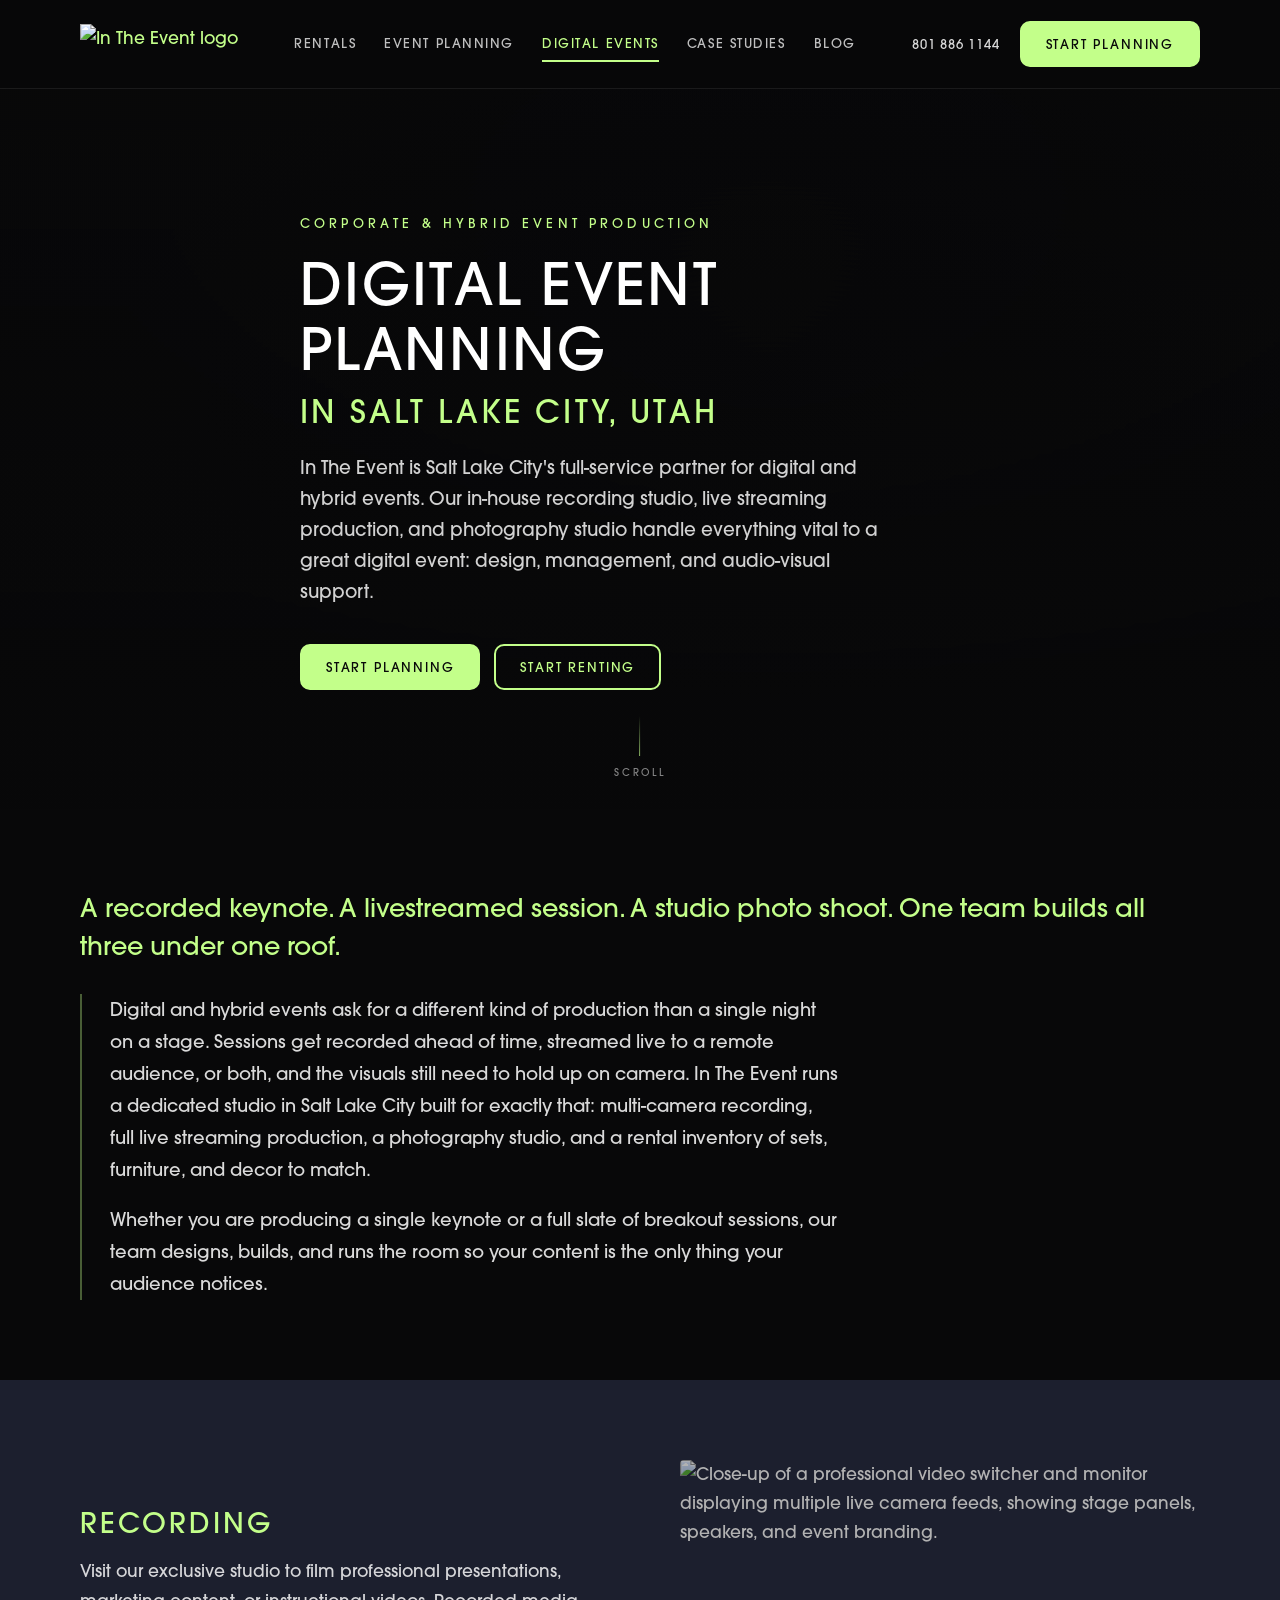
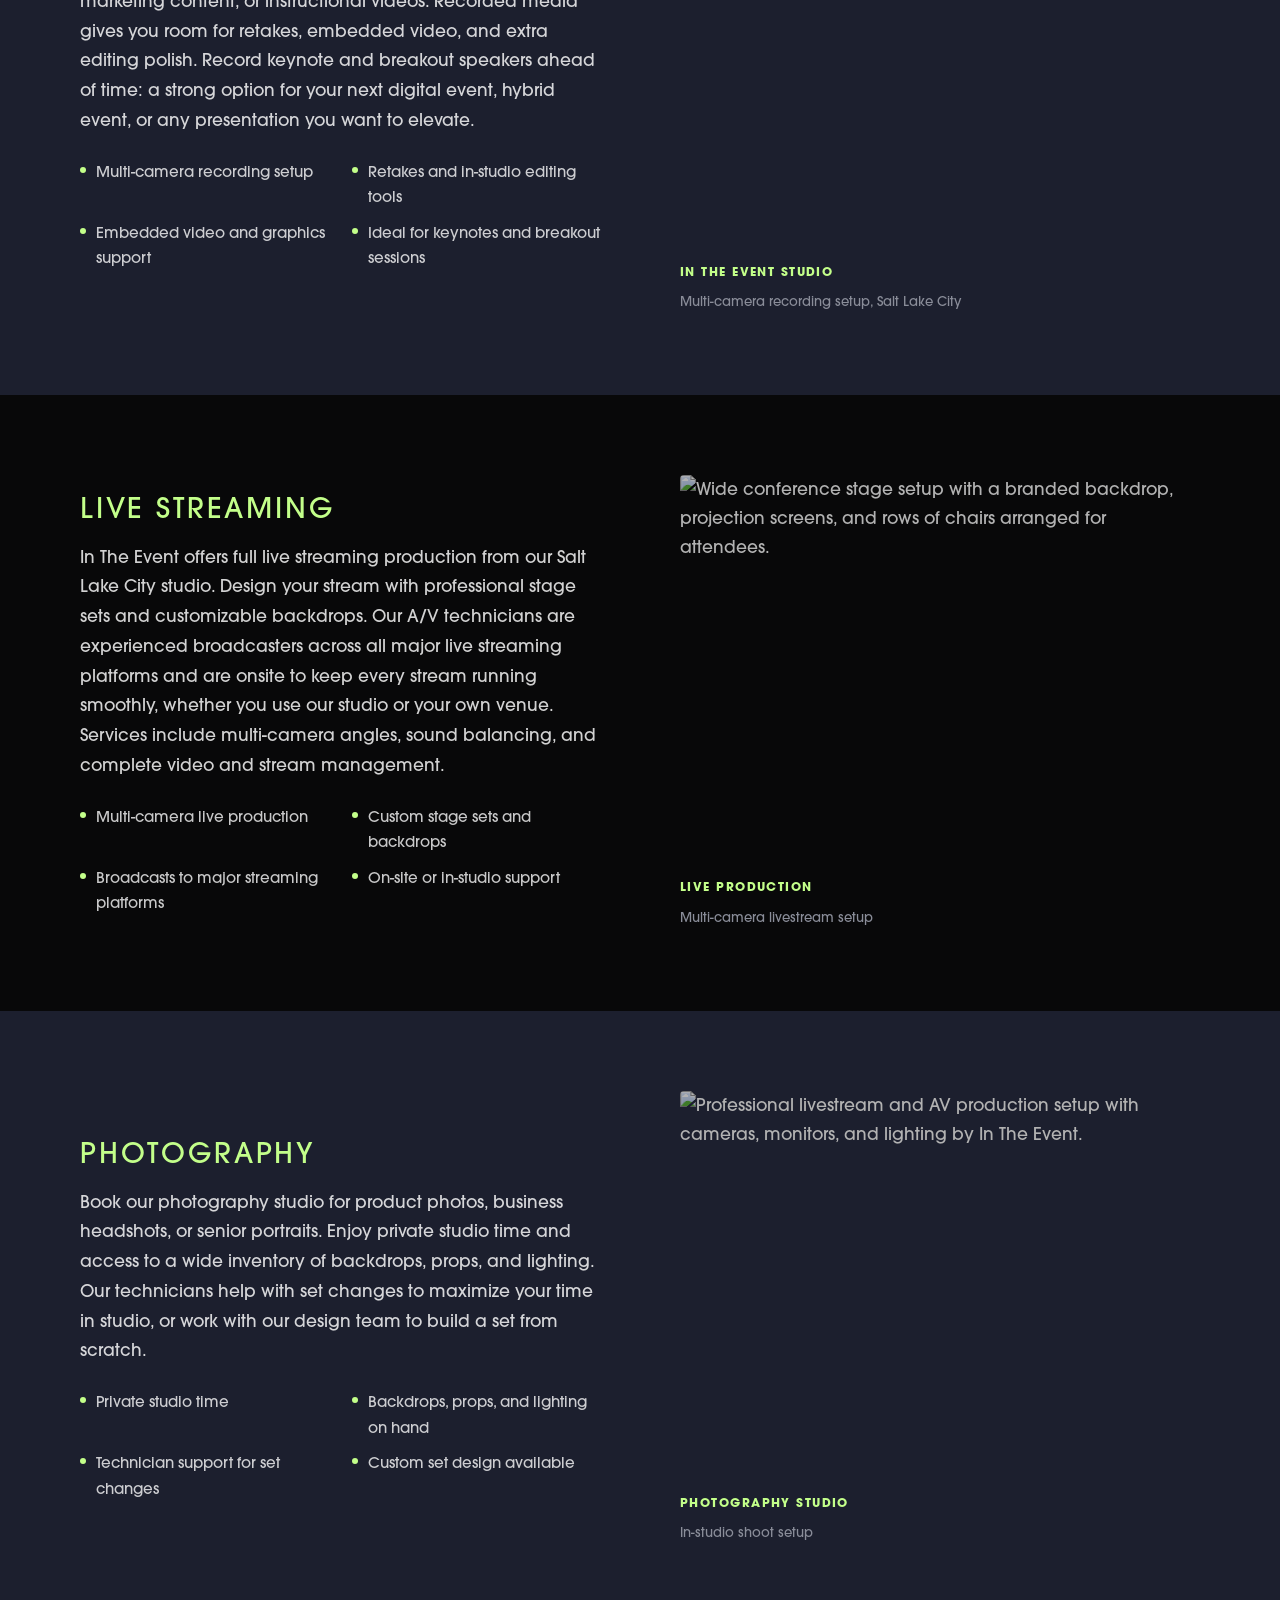
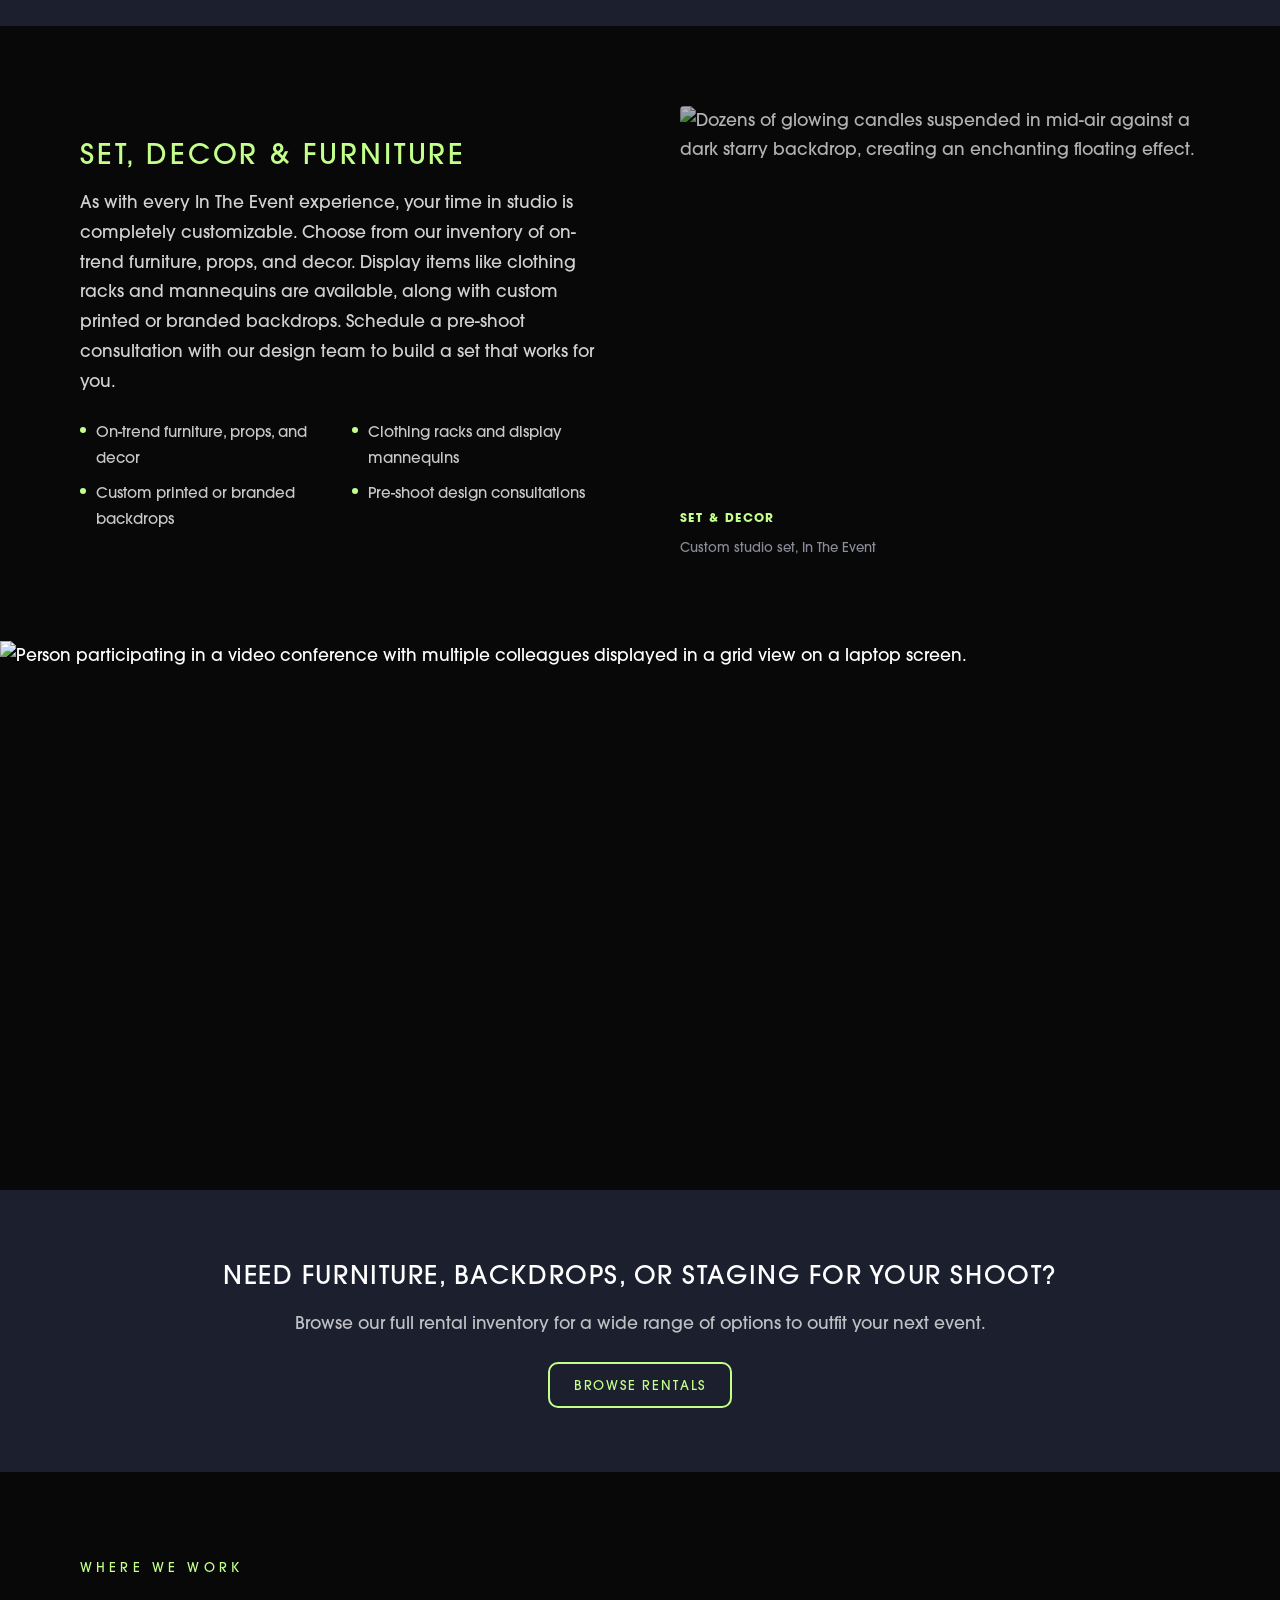
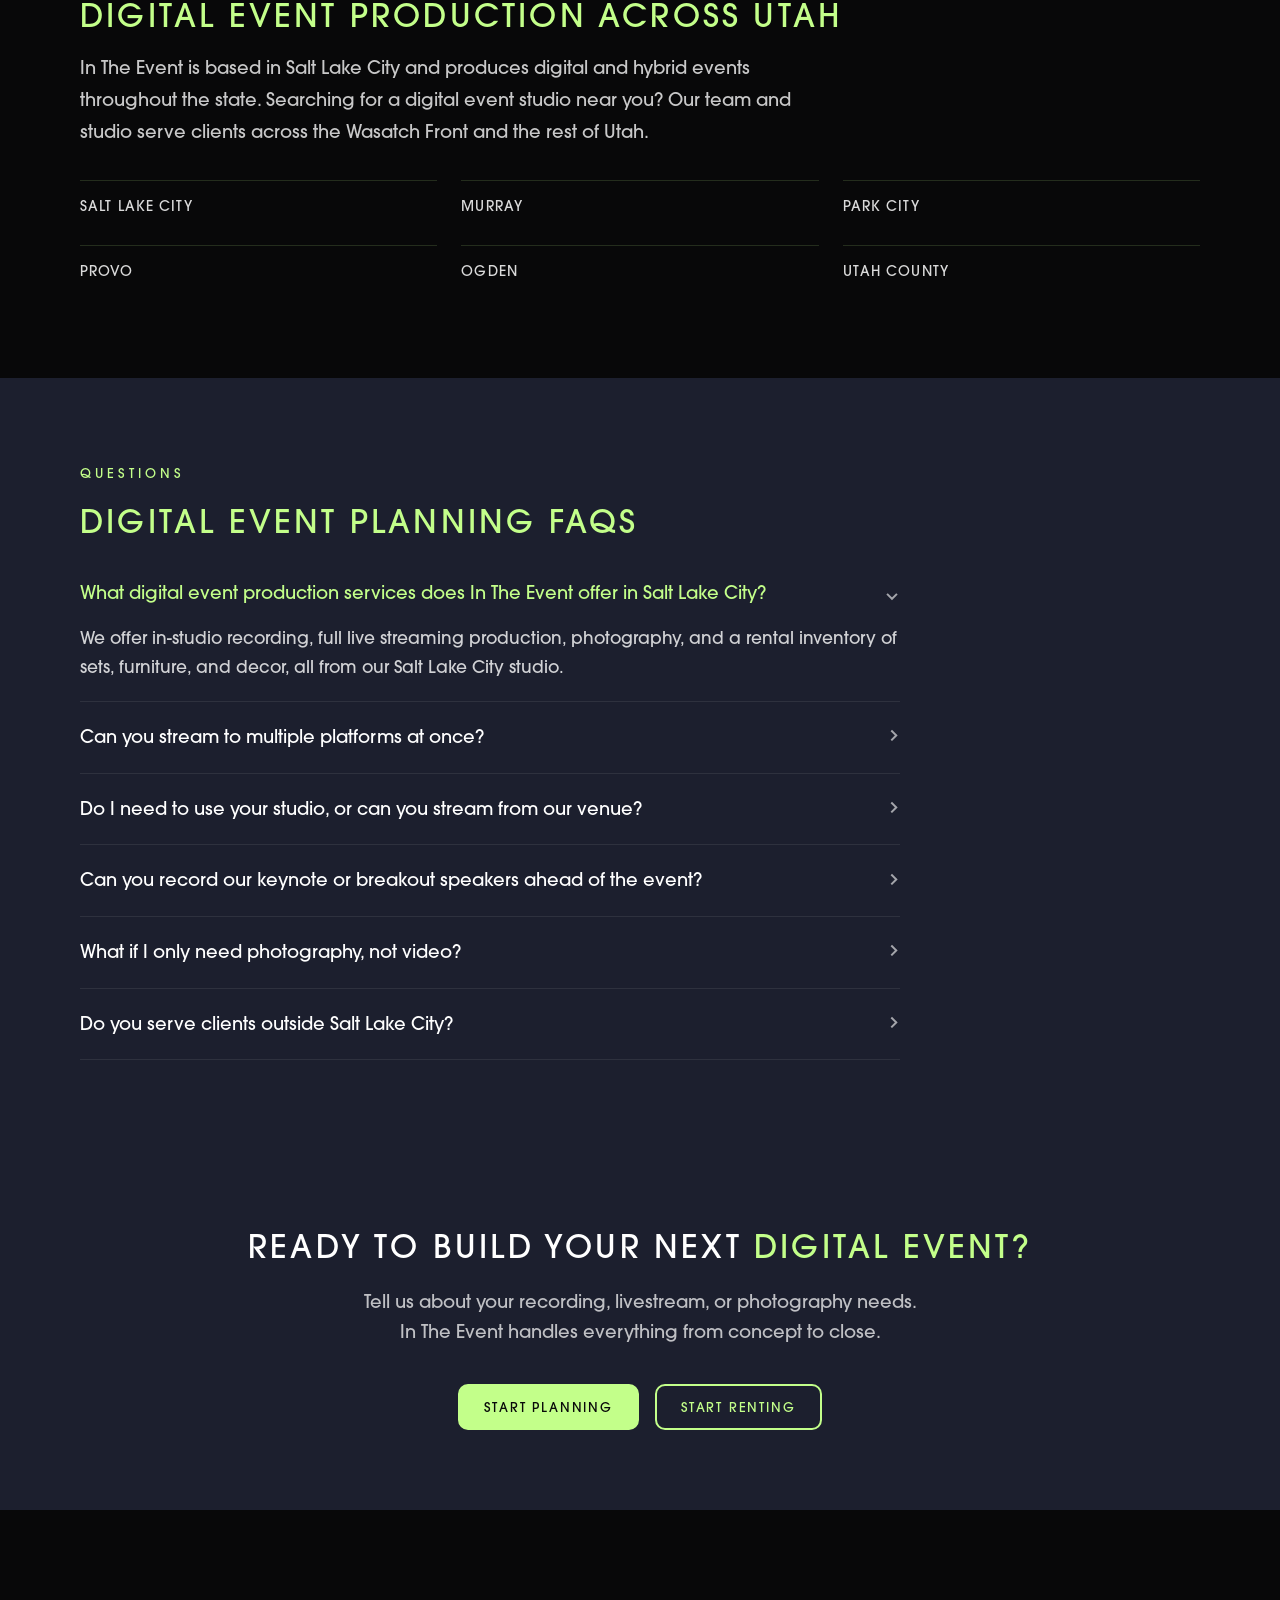
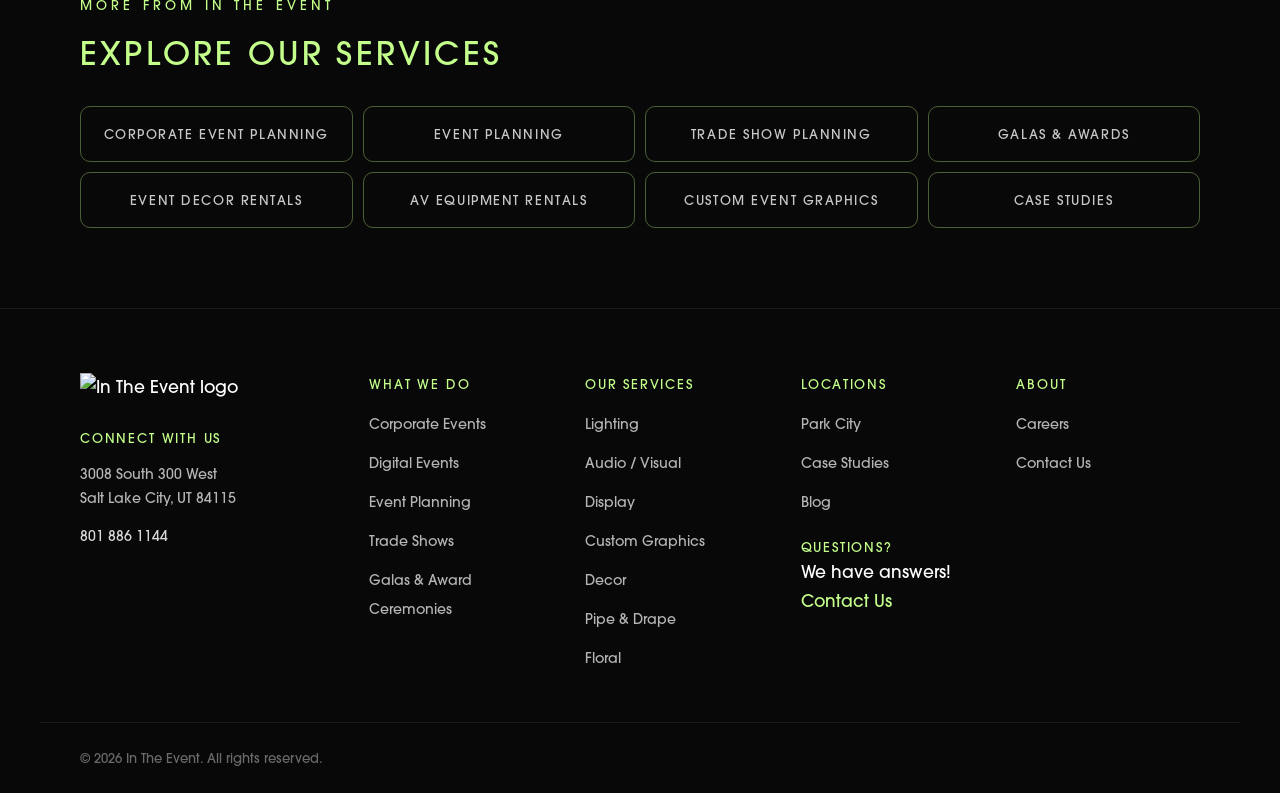
==== index.html @ 29feae59 "Add refreshed Digital Event Planning landing page Rebuilds the intheevent.com/event-planning/digital" ====
<!DOCTYPE html>
<html lang="en">
<head>
  <meta charset="UTF-8" />
  <meta name="viewport" content="width=device-width, initial-scale=1.0" />
  <title>Digital Event Planning Salt Lake City, Utah | Recording, Live Streaming &amp; Photography | In The Event</title>
  <meta name="description" content="Digital and hybrid event production in Salt Lake City, Utah. In-studio recording, live streaming, photography, and set rentals, all from one team. Get a quote today." />
  <link rel="canonical" href="https://intheevent.com/event-planning/digital-events/" />
  <meta property="og:title" content="Digital Event Planning Salt Lake City, Utah | In The Event" />
  <meta property="og:description" content="In-studio recording, live streaming, photography, and set rentals for digital and hybrid events in Salt Lake City, Utah." />
  <meta property="og:type" content="website" />
  <meta property="og:url" content="https://intheevent.com/event-planning/digital-events/" />
  <meta property="og:image" content="https://intheevent.com/wp-content/uploads/2022/10/digital-meeting-recordings.webp" />

  <script type="application/ld+json">
  {
    "@context": "https://schema.org",
    "@type": "Service",
    "name": "Digital Event Planning",
    "serviceType": "Digital and Hybrid Event Production",
    "url": "https://intheevent.com/event-planning/digital-events/",
    "description": "In-studio recording, live streaming, photography, and set rentals for digital and hybrid events.",
    "provider": {
      "@type": "LocalBusiness",
      "name": "In The Event",
      "telephone": "+1-801-886-1144",
      "address": {
        "@type": "PostalAddress",
        "streetAddress": "3008 South 300 West",
        "addressLocality": "Salt Lake City",
        "addressRegion": "UT",
        "postalCode": "84115",
        "addressCountry": "US"
      }
    },
    "areaServed": ["Salt Lake City, UT", "Murray, UT", "Park City, UT", "Provo, UT", "Ogden, UT", "Utah County, UT"]
  }
  </script>

  <script type="application/ld+json">
  {
    "@context": "https://schema.org",
    "@type": "FAQPage",
    "mainEntity": [
      {
        "@type": "Question",
        "name": "What digital event production services does In The Event offer in Salt Lake City?",
        "acceptedAnswer": { "@type": "Answer", "text": "We offer in-studio recording, full live streaming production, photography, and a rental inventory of sets, furniture, and decor, all from our Salt Lake City studio." }
      },
      {
        "@type": "Question",
        "name": "Can you stream to multiple platforms at once?",
        "acceptedAnswer": { "@type": "Answer", "text": "Yes. Our A/V technicians are experienced broadcasting across all major live streaming platforms and can manage multi-camera streams to more than one destination at a time." }
      },
      {
        "@type": "Question",
        "name": "Do I need to use your studio, or can you stream from our venue?",
        "acceptedAnswer": { "@type": "Answer", "text": "Either works. We can produce your livestream in our studio or bring our production team and equipment to your venue." }
      },
      {
        "@type": "Question",
        "name": "Can you record our keynote or breakout speakers ahead of the event?",
        "acceptedAnswer": { "@type": "Answer", "text": "Yes. Recording sessions in advance is a popular option for digital and hybrid events, and it gives you room for retakes and extra editing polish before the event airs." }
      },
      {
        "@type": "Question",
        "name": "What if I only need photography, not video?",
        "acceptedAnswer": { "@type": "Answer", "text": "Our photography studio is available on its own for product photos, headshots, or portraits, with the same access to backdrops, props, and lighting." }
      },
      {
        "@type": "Question",
        "name": "Do you serve clients outside Salt Lake City?",
        "acceptedAnswer": { "@type": "Answer", "text": "Yes. We produce digital and hybrid events throughout Utah, including Murray, Park City, Provo, Ogden, and the greater Wasatch Front." }
      }
    ]
  }
  </script>

  <link rel="stylesheet" href="css/styles.css" />
</head>
<body>

<div id="scroll-progress"></div>

<header class="site-header" id="site-header">
  <div class="container header-inner">
    <a href="https://intheevent.com/" class="logo">
      <img src="https://intheevent.com/wp-content/uploads/2024/05/ite_logo_white.png" alt="In The Event logo" />
    </a>

    <nav class="main-nav" id="main-nav">
      <a href="https://intheevent.com/rentals/">Rentals</a>
      <a href="https://intheevent.com/event-planning/event-planning/">Event Planning</a>
      <a href="https://intheevent.com/event-planning/digital-events/" class="active">Digital Events</a>
      <a href="https://intheevent.com/case-studies/">Case Studies</a>
      <a href="https://intheevent.com/blogs/">Blog</a>
    </nav>

    <div class="header-actions">
      <a class="header-phone" href="tel:8018861144">801&nbsp;886&nbsp;1144</a>
      <a class="btn" href="https://intheevent.com/contact-us/">Start Planning</a>
      <button class="nav-toggle" id="nav-toggle" aria-label="Toggle menu" aria-expanded="false">
        <span></span><span></span><span></span>
      </button>
    </div>
  </div>
</header>

<main>

<!-- ════════════════════════════════════════
     HERO
════════════════════════════════════════ -->
<section class="hero">
  <div class="hero-bg"></div>
  <div class="hero-overlay"></div>
  <div class="container hero-content reveal">
    <span class="eyebrow">Corporate &amp; Hybrid Event Production</span>
    <h1>
      Digital Event Planning
      <span class="accent">in Salt Lake City, Utah</span>
    </h1>
    <p class="hero-sub">
      In The Event is Salt Lake City's full-service partner for digital and hybrid events.
      Our in-house recording studio, live streaming production, and photography studio
      handle everything vital to a great digital event: design, management, and
      audio-visual support.
    </p>
    <div class="hero-cta">
      <a class="btn" href="https://intheevent.com/contact-us/">Start Planning</a>
      <a class="btn btn-outline" href="https://intheevent.com/rentals/">Start Renting</a>
    </div>
  </div>
  <div class="scroll-cue" aria-hidden="true">Scroll</div>
</section>

<!-- ════════════════════════════════════════
     INTRO
════════════════════════════════════════ -->
<section class="section">
  <div class="container">
    <p class="intro-lede reveal">A recorded keynote. A livestreamed session. A studio photo shoot. One team builds all three under one roof.</p>
    <div class="intro-body reveal">
      <p>Digital and hybrid events ask for a different kind of production than a single night on a stage. Sessions get recorded ahead of time, streamed live to a remote audience, or both, and the visuals still need to hold up on camera. In The Event runs a dedicated studio in Salt Lake City built for exactly that: multi-camera recording, full live streaming production, a photography studio, and a rental inventory of sets, furniture, and decor to match.</p>
      <p>Whether you are producing a single keynote or a full slate of breakout sessions, our team designs, builds, and runs the room so your content is the only thing your audience notices.</p>
    </div>
  </div>
</section>

<!-- ════════════════════════════════════════
     RECORDING
════════════════════════════════════════ -->
<section class="section section-navy">
  <div class="container">
    <div class="split-grid">
      <div class="split-text reveal">
        <h2>Recording</h2>
        <p>Visit our exclusive studio to film professional presentations, marketing content, or instructional videos. Recorded media gives you room for retakes, embedded video, and extra editing polish. Record keynote and breakout speakers ahead of time: a strong option for your next digital event, hybrid event, or any presentation you want to elevate.</p>
        <ul class="feature-list">
          <li>Multi-camera recording setup</li>
          <li>Retakes and in-studio editing tools</li>
          <li>Embedded video and graphics support</li>
          <li>Ideal for keynotes and breakout sessions</li>
        </ul>
      </div>
      <figure class="split-fig reveal">
        <div class="split-fig-inner">
          <img src="https://intheevent.com/wp-content/uploads/2022/11/Optimized-IMG_4672-1024x683.jpg"
               alt="Close-up of a professional video switcher and monitor displaying multiple live camera feeds, showing stage panels, speakers, and event branding." />
        </div>
        <figcaption>
          <strong>In The Event Studio</strong>
          <span>Multi-camera recording setup, Salt Lake City</span>
        </figcaption>
      </figure>
    </div>
  </div>
</section>

<!-- ════════════════════════════════════════
     LIVE STREAMING
════════════════════════════════════════ -->
<section class="section">
  <div class="container">
    <div class="split-grid flip">
      <figure class="split-fig reveal">
        <div class="split-fig-inner">
          <img src="https://intheevent.com/wp-content/uploads/2022/11/Optimized-9U6A0819-1024x576.jpg"
               alt="Wide conference stage setup with a branded backdrop, projection screens, and rows of chairs arranged for attendees." />
        </div>
        <figcaption>
          <strong>Live Production</strong>
          <span>Multi-camera livestream setup</span>
        </figcaption>
      </figure>
      <div class="split-text reveal">
        <h2>Live Streaming</h2>
        <p>In The Event offers full live streaming production from our Salt Lake City studio. Design your stream with professional stage sets and customizable backdrops. Our A/V technicians are experienced broadcasters across all major live streaming platforms and are onsite to keep every stream running smoothly, whether you use our studio or your own venue. Services include multi-camera angles, sound balancing, and complete video and stream management.</p>
        <ul class="feature-list">
          <li>Multi-camera live production</li>
          <li>Custom stage sets and backdrops</li>
          <li>Broadcasts to major streaming platforms</li>
          <li>On-site or in-studio support</li>
        </ul>
      </div>
    </div>
  </div>
</section>

<!-- ════════════════════════════════════════
     PHOTOGRAPHY
════════════════════════════════════════ -->
<section class="section section-navy">
  <div class="container">
    <div class="split-grid">
      <div class="split-text reveal">
        <h2>Photography</h2>
        <p>Book our photography studio for product photos, business headshots, or senior portraits. Enjoy private studio time and access to a wide inventory of backdrops, props, and lighting. Our technicians help with set changes to maximize your time in studio, or work with our design team to build a set from scratch.</p>
        <ul class="feature-list">
          <li>Private studio time</li>
          <li>Backdrops, props, and lighting on hand</li>
          <li>Technician support for set changes</li>
          <li>Custom set design available</li>
        </ul>
      </div>
      <figure class="split-fig reveal">
        <div class="split-fig-inner">
          <img src="https://intheevent.com/wp-content/uploads/2023/03/IMG_1979-1024x576.jpg"
               alt="Professional livestream and AV production setup with cameras, monitors, and lighting by In The Event." />
        </div>
        <figcaption>
          <strong>Photography Studio</strong>
          <span>In-studio shoot setup</span>
        </figcaption>
      </figure>
    </div>
  </div>
</section>

<!-- ════════════════════════════════════════
     SET, DECOR & FURNITURE
════════════════════════════════════════ -->
<section class="section">
  <div class="container">
    <div class="split-grid flip">
      <figure class="split-fig reveal">
        <div class="split-fig-inner">
          <img src="https://intheevent.com/wp-content/uploads/2022/09/Halloweenv2-1083x1536.jpg"
               alt="Dozens of glowing candles suspended in mid-air against a dark starry backdrop, creating an enchanting floating effect." />
        </div>
        <figcaption>
          <strong>Set &amp; Decor</strong>
          <span>Custom studio set, In The Event</span>
        </figcaption>
      </figure>
      <div class="split-text reveal">
        <h2>Set, Decor &amp; Furniture</h2>
        <p>As with every In The Event experience, your time in studio is completely customizable. Choose from our inventory of on-trend furniture, props, and decor. Display items like clothing racks and mannequins are available, along with custom printed or branded backdrops. Schedule a pre-shoot consultation with our design team to build a set that works for you.</p>
        <ul class="feature-list">
          <li>On-trend furniture, props, and decor</li>
          <li>Clothing racks and display mannequins</li>
          <li>Custom printed or branded backdrops</li>
          <li>Pre-shoot design consultations</li>
        </ul>
      </div>
    </div>
  </div>
</section>

<!-- ════════════════════════════════════════
     FEATURED IMAGE
════════════════════════════════════════ -->
<div class="featured-image">
  <img src="https://intheevent.com/wp-content/uploads/2022/10/digital-meeting-recordings.webp" alt="Person participating in a video conference with multiple colleagues displayed in a grid view on a laptop screen." />
</div>

<!-- ════════════════════════════════════════
     RENTALS BANNER
════════════════════════════════════════ -->
<section class="banner section-navy">
  <div class="container banner-inner">
    <h3>Need Furniture, Backdrops, or Staging for Your Shoot?</h3>
    <p>Browse our full rental inventory for a wide range of options to outfit your next event.</p>
    <a class="btn btn-outline" href="https://intheevent.com/rentals/">Browse Rentals</a>
  </div>
</section>

<!-- ════════════════════════════════════════
     GEO
════════════════════════════════════════ -->
<section class="section">
  <div class="container">
    <span class="eyebrow reveal">Where We Work</span>
    <h2 class="section-h2 reveal">Digital Event Production Across Utah</h2>
    <p class="section-intro-p reveal">In The Event is based in Salt Lake City and produces digital and hybrid events throughout the state. Searching for a digital event studio near you? Our team and studio serve clients across the Wasatch Front and the rest of Utah.</p>
    <div class="geo-grid reveal">
      <span>Salt Lake City</span>
      <span>Murray</span>
      <span>Park City</span>
      <span>Provo</span>
      <span>Ogden</span>
      <span>Utah County</span>
    </div>
  </div>
</section>

<!-- ════════════════════════════════════════
     FAQ
════════════════════════════════════════ -->
<section class="section section-navy">
  <div class="container">
    <span class="eyebrow reveal">Questions</span>
    <h2 class="section-h2 reveal">Digital Event Planning FAQs</h2>
    <div class="faq-list reveal">
      <details class="faq-item" open>
        <summary>What digital event production services does In The Event offer in Salt Lake City?</summary>
        <p>We offer in-studio recording, full live streaming production, photography, and a rental inventory of sets, furniture, and decor, all from our Salt Lake City studio.</p>
      </details>
      <details class="faq-item">
        <summary>Can you stream to multiple platforms at once?</summary>
        <p>Yes. Our A/V technicians are experienced broadcasting across all major live streaming platforms and can manage multi-camera streams to more than one destination at a time.</p>
      </details>
      <details class="faq-item">
        <summary>Do I need to use your studio, or can you stream from our venue?</summary>
        <p>Either works. We can produce your livestream in our studio or bring our production team and equipment to your venue.</p>
      </details>
      <details class="faq-item">
        <summary>Can you record our keynote or breakout speakers ahead of the event?</summary>
        <p>Yes. Recording sessions in advance is a popular option for digital and hybrid events, and it gives you room for retakes and extra editing polish before the event airs.</p>
      </details>
      <details class="faq-item">
        <summary>What if I only need photography, not video?</summary>
        <p>Our photography studio is available on its own for product photos, headshots, or portraits, with the same access to backdrops, props, and lighting.</p>
      </details>
      <details class="faq-item">
        <summary>Do you serve clients outside Salt Lake City?</summary>
        <p>Yes. We produce digital and hybrid events throughout Utah, including Murray, Park City, Provo, Ogden, and the greater Wasatch Front.</p>
      </details>
    </div>
  </div>
</section>

<!-- ════════════════════════════════════════
     CTA
════════════════════════════════════════ -->
<section class="cta-section" id="cta-section">
  <div class="cta-overlay" id="cta-overlay"></div>
  <div class="container cta-content">
    <h2 class="reveal">Ready to build your next <span>digital event?</span></h2>
    <p class="reveal">Tell us about your recording, livestream, or photography needs. In The Event handles everything from concept to close.</p>
    <div class="cta-btns reveal">
      <a class="btn" href="https://intheevent.com/contact-us/">Start Planning</a>
      <a class="btn btn-outline" href="https://intheevent.com/rentals/">Start Renting</a>
    </div>
  </div>
</section>

<!-- ════════════════════════════════════════
     INTERNAL LINKS
════════════════════════════════════════ -->
<section class="section">
  <div class="container">
    <span class="eyebrow reveal">More From In The Event</span>
    <h2 class="section-h2 reveal">Explore Our Services</h2>
    <div class="internal-links-grid reveal">
      <a class="internal-link-item" href="https://intheevent.com/event-planning/corporate-event-planning/">Corporate Event Planning</a>
      <a class="internal-link-item" href="https://intheevent.com/event-planning/event-planning/">Event Planning</a>
      <a class="internal-link-item" href="https://intheevent.com/event-planning/trade-show-planning-services/">Trade Show Planning</a>
      <a class="internal-link-item" href="https://intheevent.com/event-planning/galas-awards/">Galas &amp; Awards</a>
      <a class="internal-link-item" href="https://intheevent.com/event-decor-rentals/">Event Decor Rentals</a>
      <a class="internal-link-item" href="https://intheevent.com/av-equipment-rentals/">AV Equipment Rentals</a>
      <a class="internal-link-item" href="https://intheevent.com/custom-event-graphics/">Custom Event Graphics</a>
      <a class="internal-link-item" href="https://intheevent.com/case-studies/">Case Studies</a>
    </div>
  </div>
</section>

</main>

<footer class="site-footer">
  <div class="container footer-grid">

    <div class="footer-col footer-brand">
      <img class="footer-logo" src="https://intheevent.com/wp-content/uploads/2024/05/ite_logo_white.png" alt="In The Event logo" />
      <h3>Connect With Us</h3>
      <p>3008 South 300 West<br />Salt Lake City, UT 84115</p>
      <p><a href="tel:8018861144">801 886 1144</a></p>
    </div>

    <div class="footer-col">
      <h4>What We Do</h4>
      <ul>
        <li><a href="https://intheevent.com/event-planning/corporate-event-planning/">Corporate Events</a></li>
        <li><a href="https://intheevent.com/event-planning/digital-events/">Digital Events</a></li>
        <li><a href="https://intheevent.com/event-planning/event-planning/">Event Planning</a></li>
        <li><a href="https://intheevent.com/event-planning/trade-show-planning-services/">Trade Shows</a></li>
        <li><a href="https://intheevent.com/event-planning/galas-awards/">Galas &amp; Award Ceremonies</a></li>
      </ul>
    </div>

    <div class="footer-col">
      <h4>Our Services</h4>
      <ul>
        <li><a href="https://intheevent.com/event-lighting-rentals/">Lighting</a></li>
        <li><a href="https://intheevent.com/av-equipment-rentals/">Audio / Visual</a></li>
        <li><a href="https://intheevent.com/event-display-rentals/">Display</a></li>
        <li><a href="https://intheevent.com/custom-event-graphics/">Custom Graphics</a></li>
        <li><a href="https://intheevent.com/event-decor-rentals/">Decor</a></li>
        <li><a href="https://intheevent.com/rentals/pipe-and-drape/">Pipe &amp; Drape</a></li>
        <li><a href="https://intheevent.com/event-floral-services/">Floral</a></li>
      </ul>
    </div>

    <div class="footer-col">
      <h4>Locations</h4>
      <ul>
        <li><a href="https://intheevent.com/locations/parkcity/">Park City</a></li>
        <li><a href="https://intheevent.com/case-studies/">Case Studies</a></li>
        <li><a href="https://intheevent.com/blogs/">Blog</a></li>
      </ul>
      <h4>Questions?</h4>
      <p>We have answers! <a href="https://intheevent.com/contact-us/">Contact Us</a></p>
    </div>

    <div class="footer-col">
      <h4>About</h4>
      <ul>
        <li><a href="https://intheevent.com/careers/">Careers</a></li>
        <li><a href="https://intheevent.com/contact-us/">Contact Us</a></li>
      </ul>
    </div>

  </div>

  <div class="container footer-bottom">
    <p>&copy; <span id="year"></span> In The Event. All rights reserved.</p>
  </div>
</footer>

<script src="js/main.js"></script>
</body>
</html>
---- css/styles.css ----
/* ---------------------------------------------------------
   In The Event — Digital Event Planning
   Built on the ITE design system (dark / green accent theme)
   --------------------------------------------------------- */

/* Only Medium (500) and Bold (700) parse correctly in browsers;
   the Book/Demi files in this kit fail CFF parsing and are
   intentionally omitted. Browsers nearest-weight-match to
   Medium/Bold for any other weight requested. */
@font-face { font-family: 'ITC-AvantGarde-Local'; src: url('../fonts/AvantGarde-Medium.woff2') format('woff2'); font-weight: 500; font-style: normal; font-display: swap; }
@font-face { font-family: 'ITC-AvantGarde-Local'; src: url('../fonts/AvantGarde-Bold.woff2') format('woff2'); font-weight: 700; font-style: normal; font-display: swap; }
@font-face { font-family: 'ITC-AvantGarde-Local'; src: url('../fonts/avgardni.ttf') format('truetype'); font-weight: 400; font-style: italic; font-display: swap; }

*, *::before, *::after { box-sizing: border-box; margin: 0; padding: 0; }

:root {
  --green: #C3FF8A;
  --dark: #080809;
  --navy: #1c1f2e;
  --white: #ffffff;
  --grey: #8a8d99;
  --card-bg: #111116;
  --green-faint: rgba(195,255,138,0.25);
  --green-mid: rgba(195,255,138,0.35);
  --green-strong: rgba(195,255,138,0.5);
  --max-w: 1200px;
}

html { scroll-behavior: smooth; }

body {
  background: var(--dark);
  color: var(--white);
  font-family: 'ITC-AvantGarde-Local', 'Century Gothic', 'Jost', Arial, sans-serif;
  font-size: 17px;
  line-height: 1.7;
  -webkit-font-smoothing: antialiased;
  overflow-x: hidden;
}

a { color: var(--green); text-decoration: none; }
img { display: block; width: 100%; }

#scroll-progress {
  position: fixed; top: 0; left: 0;
  height: 2px; width: 0%;
  background: var(--green);
  z-index: 9999;
  transition: width 0.1s linear;
}

.container { max-width: var(--max-w); margin: 0 auto; padding: 0 40px; }
@media (max-width: 640px) { .container { padding: 0 20px; } }

.js-reveal-ready .reveal {
  opacity: 0;
  transform: translateY(56px);
  transition: opacity 0.75s cubic-bezier(0.16, 1, 0.3, 1), transform 0.75s cubic-bezier(0.16, 1, 0.3, 1);
}
.js-reveal-ready .reveal.in-view { opacity: 1 !important; transform: none !important; }

.section { padding: 80px 0; }
.section-navy { background: var(--navy); }

.eyebrow {
  display: inline-block;
  font-size: 13px; font-weight: 500;
  letter-spacing: 0.32em; text-transform: uppercase;
  color: var(--green); margin-bottom: 18px;
}

/* ── HEADER ── */

.site-header {
  position: sticky; top: 0; z-index: 50;
  background: rgba(8,8,9,0.85);
  backdrop-filter: blur(10px); -webkit-backdrop-filter: blur(10px);
  border-bottom: 1px solid rgba(255,255,255,0.08);
}

.header-inner {
  display: flex; align-items: center; justify-content: space-between;
  gap: 24px; height: 88px;
}

.logo img { height: 40px; width: auto; }

.main-nav { display: flex; align-items: center; gap: 28px; }
.main-nav a {
  font-size: 13px; font-weight: 500; letter-spacing: 0.12em;
  text-transform: uppercase; color: rgba(255,255,255,0.75);
  padding: 6px 0; border-bottom: 2px solid transparent;
  transition: color 0.15s ease, border-color 0.15s ease;
}
.main-nav a:hover, .main-nav a.active { color: var(--green); border-color: var(--green); }

.header-actions { display: flex; align-items: center; gap: 20px; }
.header-phone { font-size: 13px; font-weight: 500; letter-spacing: 0.06em; color: rgba(255,255,255,0.85); white-space: nowrap; }

.nav-toggle {
  display: none; flex-direction: column; justify-content: center; gap: 5px;
  width: 34px; height: 34px; background: none; border: none; cursor: pointer;
}
.nav-toggle span { display: block; height: 2px; width: 100%; background: var(--white); border-radius: 2px; }

/* ── BUTTONS ── */

.btn {
  display: inline-block;
  background: var(--green); color: var(--dark);
  border: 2px solid var(--green); border-radius: 10px;
  padding: 10px 24px;
  font-family: inherit; font-size: 13px; font-weight: 500;
  letter-spacing: 0.14em; text-transform: uppercase;
  cursor: pointer; transition: background 0.2s, color 0.2s;
}
.btn:hover { background: transparent; color: var(--green); }
.btn.btn-outline { background: transparent; color: var(--green); }
.btn.btn-outline:hover { background: var(--green); color: var(--dark); }

/* ── HERO (service page: centered, 80vh) ── */

.hero {
  position: relative;
  height: 80vh; min-height: 560px; max-height: 780px;
  display: flex; align-items: center;
  overflow: hidden;
}
.hero-bg {
  position: absolute; inset: 0;
  background: url('https://intheevent.com/wp-content/uploads/2022/11/Optimized-9U6A0819-1024x576.jpg') center/cover no-repeat;
  animation: kenburns 22s ease-out forwards;
}
@keyframes kenburns { from { transform: scale(1); } to { transform: scale(1.12); } }
.hero-overlay {
  position: absolute; inset: 0;
  background:
    radial-gradient(ellipse at 60% 40%, rgba(8,8,9,0.15) 0%, rgba(8,8,9,0.55) 60%),
    linear-gradient(to bottom, rgba(8,8,9,0.35) 0%, rgba(8,8,9,0.9) 100%);
  pointer-events: none;
}
.hero-content { position: relative; z-index: 2; max-width: 760px; }
.hero h1 {
  font-size: clamp(2.4rem, 5vw, 3.6rem);
  font-weight: 500; line-height: 1.12;
  letter-spacing: 0.04em; text-transform: uppercase;
  color: var(--white);
}
.hero h1 .accent { color: var(--green); display: block; font-size: 0.55em; letter-spacing: 0.1em; margin-top: 0.4em; }
.hero-sub {
  margin-top: 24px; font-size: clamp(1rem, 1.6vw, 1.15rem);
  color: rgba(255,255,255,0.82); max-width: 600px; line-height: 1.68;
}
.hero-cta { margin-top: 36px; display: flex; gap: 14px; flex-wrap: wrap; }

.scroll-cue {
  position: absolute; bottom: 28px; left: 50%; transform: translateX(-50%);
  z-index: 2; display: flex; flex-direction: column; align-items: center; gap: 8px;
  font-size: 10px; letter-spacing: 0.28em; text-transform: uppercase; color: rgba(255,255,255,0.5);
}
.scroll-cue::before {
  content: ''; width: 1px; height: 40px;
  background: linear-gradient(to bottom, transparent, rgba(195,255,138,0.7));
  animation: scrollLine 1.8s ease-in-out infinite;
}
@keyframes scrollLine { 0%,100% { opacity: 0.3; transform: scaleY(0.7); } 50% { opacity: 1; transform: scaleY(1); } }

/* ── INTRO ── */

.intro-lede {
  font-size: clamp(1.4rem, 2vw, 1.75rem);
  color: var(--green); line-height: 1.5; font-weight: 500; margin-bottom: 28px;
}
.intro-body {
  font-size: 18px; line-height: 1.78; color: rgba(255,255,255,0.85);
  border-left: 2px solid rgba(195,255,138,0.35);
  padding-left: 28px; max-width: 760px;
}
.intro-body p + p { margin-top: 18px; }

/* ── SECTION HEADINGS ── */

.section-h2 {
  font-size: clamp(1.6rem, 2.5vw, 2.2rem);
  font-weight: 500; line-height: 1.25;
  letter-spacing: 0.1em; text-transform: uppercase;
  color: var(--green); margin-bottom: 16px;
}
.section-intro-p {
  font-size: 18px; line-height: 1.78; color: rgba(255,255,255,0.78);
  max-width: 720px; margin-bottom: 32px;
}

/* ── SPLIT SECTIONS ── */

.split-grid { display: grid; grid-template-columns: 1fr 1fr; gap: 80px; align-items: center; }
.split-grid.flip { direction: rtl; }
.split-grid.flip > * { direction: ltr; }

.split-fig-inner { aspect-ratio: 4/3; overflow: hidden; border-radius: 4px; }
.split-fig-inner img {
  width: 100%; height: 100%; object-fit: cover; object-position: center;
  filter: brightness(0.7);
  transition: filter 0.4s ease, transform 0.5s ease;
}
.split-fig:hover .split-fig-inner img { filter: brightness(0.9); transform: scale(1.04); }

figcaption { margin-top: 12px; }
figcaption strong {
  display: block; font-size: 12px; font-weight: 600;
  letter-spacing: 0.12em; text-transform: uppercase;
  color: var(--green); margin-bottom: 4px;
}
figcaption span { font-size: 13px; color: var(--grey); }

.split-text h2 {
  font-size: clamp(1.5rem, 2.2vw, 2rem);
  font-weight: 500; line-height: 1.25;
  letter-spacing: 0.1em; text-transform: uppercase;
  color: var(--green); margin-bottom: 16px;
}
.split-text p { font-size: 17px; line-height: 1.75; color: rgba(255,255,255,0.82); margin-bottom: 20px; }

.feature-list {
  list-style: none;
  display: grid; grid-template-columns: 1fr 1fr;
  gap: 10px 24px; margin: 24px 0 0;
}
.feature-list li { font-size: 15px; color: rgba(255,255,255,0.78); padding-left: 16px; position: relative; }
.feature-list li::before {
  content: ''; position: absolute; left: 0; top: 8px;
  width: 6px; height: 6px; border-radius: 50%; background: var(--green);
}

/* ── FEATURED IMAGE ── */

.featured-image { width: 100%; aspect-ratio: 21/9; overflow: hidden; }
.featured-image img { width: 100%; height: 100%; object-fit: cover; object-position: center 60%; }
@media (max-width: 900px) { .featured-image { aspect-ratio: 16/6; } }
@media (max-width: 640px) { .featured-image { aspect-ratio: 16/7; } }

/* ── RENTALS BANNER ── */

.banner { padding: 64px 0; text-align: center; }
.banner-inner h3 {
  font-size: clamp(1.3rem, 2vw, 1.7rem); font-weight: 500;
  letter-spacing: 0.06em; text-transform: uppercase; color: var(--white);
  margin-bottom: 12px;
}
.banner-inner p { color: rgba(255,255,255,0.72); margin-bottom: 24px; }

/* ── GEO ── */

.geo-grid {
  display: grid; grid-template-columns: repeat(3, 1fr); gap: 12px 24px;
  margin-top: 8px;
}
.geo-grid span {
  font-size: 14px; font-weight: 500; letter-spacing: 0.08em; text-transform: uppercase;
  color: rgba(255,255,255,0.85); padding: 14px 0;
  border-top: 1px solid rgba(195,255,138,0.15);
}
@media (max-width: 640px) { .geo-grid { grid-template-columns: 1fr 1fr; } }

/* ── FAQ ── */

.faq-list { max-width: 820px; }
.faq-item { border-bottom: 1px solid rgba(255,255,255,0.08); padding: 20px 0; }
.faq-item summary {
  font-size: 18px; font-weight: 500; color: var(--white);
  cursor: pointer; list-style: none; position: relative;
  padding-right: 28px;
}
.faq-item summary::-webkit-details-marker { display: none; }
.faq-item summary::after {
  content: ''; position: absolute; right: 4px; top: 50%;
  width: 8px; height: 8px;
  border-right: 2px solid rgba(255,255,255,0.6);
  border-bottom: 2px solid rgba(255,255,255,0.6);
  transform: translateY(-70%) rotate(-45deg);
  transition: transform 0.2s ease;
}
.faq-item[open] summary { color: var(--green); }
.faq-item[open] summary::after { transform: translateY(-30%) rotate(45deg); }
.faq-item p { margin-top: 14px; font-size: 17px; line-height: 1.72; color: rgba(255,255,255,0.8); }

/* ── CTA ── */

.cta-section { position: relative; text-align: center; padding: 80px 0; overflow: hidden; background: var(--navy); }
.cta-overlay { position: absolute; inset: 0; pointer-events: none; opacity: 0; transition: opacity 0.6s ease; }
.cta-content { position: relative; z-index: 2; }
.cta-section h2 {
  font-size: clamp(1.6rem, 2.5vw, 2.2rem); font-weight: 500;
  letter-spacing: 0.1em; text-transform: uppercase; color: var(--white); margin-bottom: 12px;
}
.cta-section h2 span { color: var(--green); }
.cta-section p {
  font-size: 18px; color: rgba(255,255,255,0.72);
  margin-bottom: 36px; max-width: 560px; margin-left: auto; margin-right: auto;
}
.cta-btns { display: flex; gap: 16px; justify-content: center; flex-wrap: wrap; }

/* ── INTERNAL LINKS ── */

.internal-links-grid { display: grid; grid-template-columns: repeat(4, 1fr); gap: 10px; margin-top: 32px; }
.internal-link-item {
  display: flex; align-items: center; justify-content: center; text-align: center;
  border: 1px solid var(--green-mid); border-radius: 10px;
  padding: 18px 16px;
  font-size: 13px; font-weight: 500; letter-spacing: 0.12em; text-transform: uppercase;
  color: rgba(255,255,255,0.78);
  transition: border-color 0.2s, color 0.2s; line-height: 1.4;
}
.internal-link-item:hover { border-color: var(--green); color: var(--green); }
@media (max-width: 900px) { .internal-links-grid { grid-template-columns: repeat(2, 1fr); } }

/* ── FOOTER ── */

.site-footer { background: var(--dark); border-top: 1px solid rgba(255,255,255,0.08); padding-top: 64px; }
.footer-grid { display: grid; grid-template-columns: 1.4fr repeat(4, 1fr); gap: 32px; padding-bottom: 40px; }
.footer-logo { height: 34px; width: auto; margin-bottom: 20px; }
.footer-col h3, .footer-col h4 {
  color: var(--green); font-size: 13px; font-weight: 500;
  text-transform: uppercase; letter-spacing: 0.14em; margin-top: 1.5em;
}
.footer-col h3:first-child, .footer-col h4:first-child { margin-top: 0; }
.footer-col ul { list-style: none; margin-top: 14px; }
.footer-col li { margin-bottom: 10px; }
.footer-col li a { color: rgba(255,255,255,0.7); font-size: 14px; }
.footer-col li a:hover { color: var(--green); }
.footer-brand p { font-size: 14px; color: rgba(255,255,255,0.7); margin-top: 14px; }
.footer-brand p a { color: rgba(255,255,255,0.85); }
.footer-bottom { padding: 24px 40px; border-top: 1px solid rgba(255,255,255,0.08); font-size: 13px; color: rgba(255,255,255,0.4); }

/* ── RESPONSIVE ── */

@media (max-width: 900px) {
  .main-nav {
    display: none;
    position: absolute; top: 100%; left: 0; right: 0;
    flex-direction: column; align-items: flex-start; gap: 4px;
    background: var(--dark);
    padding: 16px 24px 24px;
    border-bottom: 1px solid rgba(255,255,255,0.08);
  }
  .main-nav.is-open { display: flex; }
  .main-nav a { width: 100%; padding: 10px 0; }

  .nav-toggle { display: flex; }
  .header-phone { display: none; }

  .split-grid { grid-template-columns: 1fr; gap: 32px; }
  .split-grid.flip { direction: ltr; }

  .footer-grid { grid-template-columns: 1fr 1fr; }
}

@media (max-width: 640px) {
  .header-inner { height: 68px; }
  .logo img { height: 32px; }
  .feature-list { grid-template-columns: 1fr; }
  .footer-grid { grid-template-columns: 1fr; }
  .footer-bottom { padding: 20px; }
}
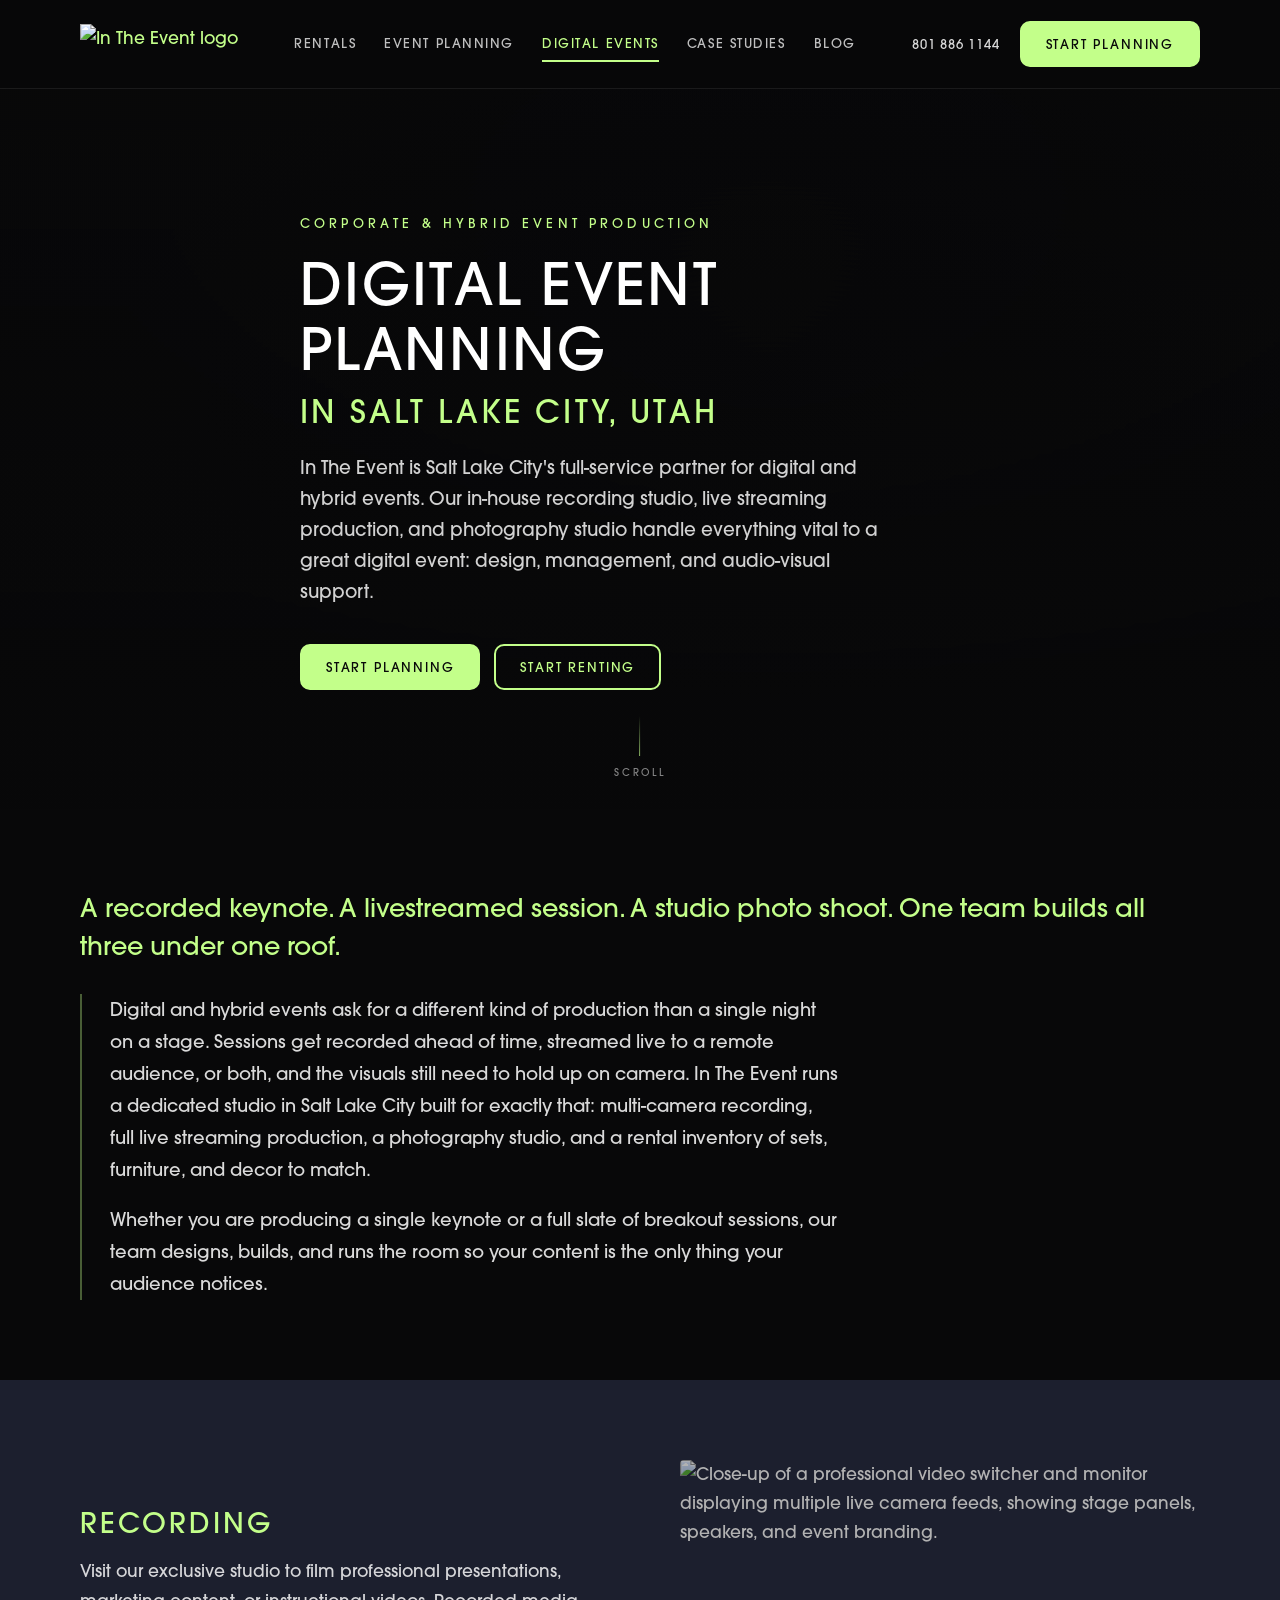
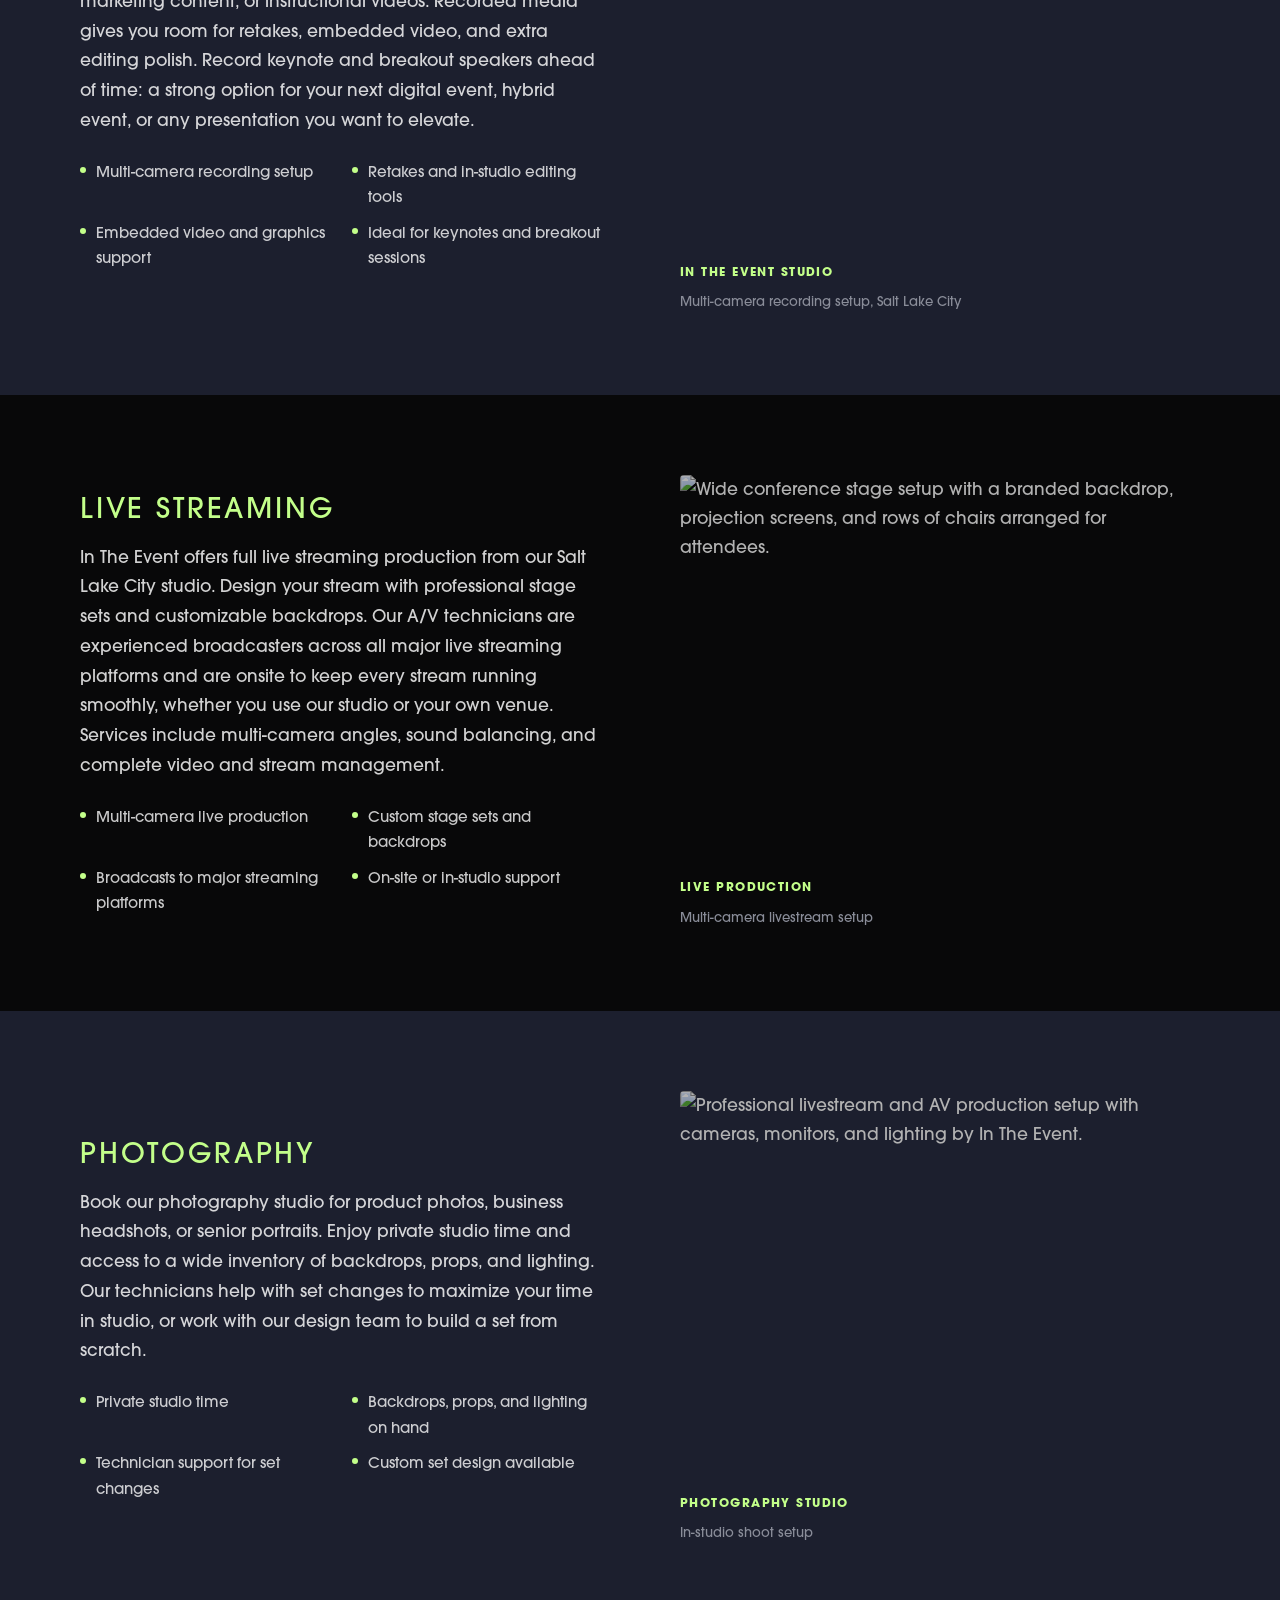
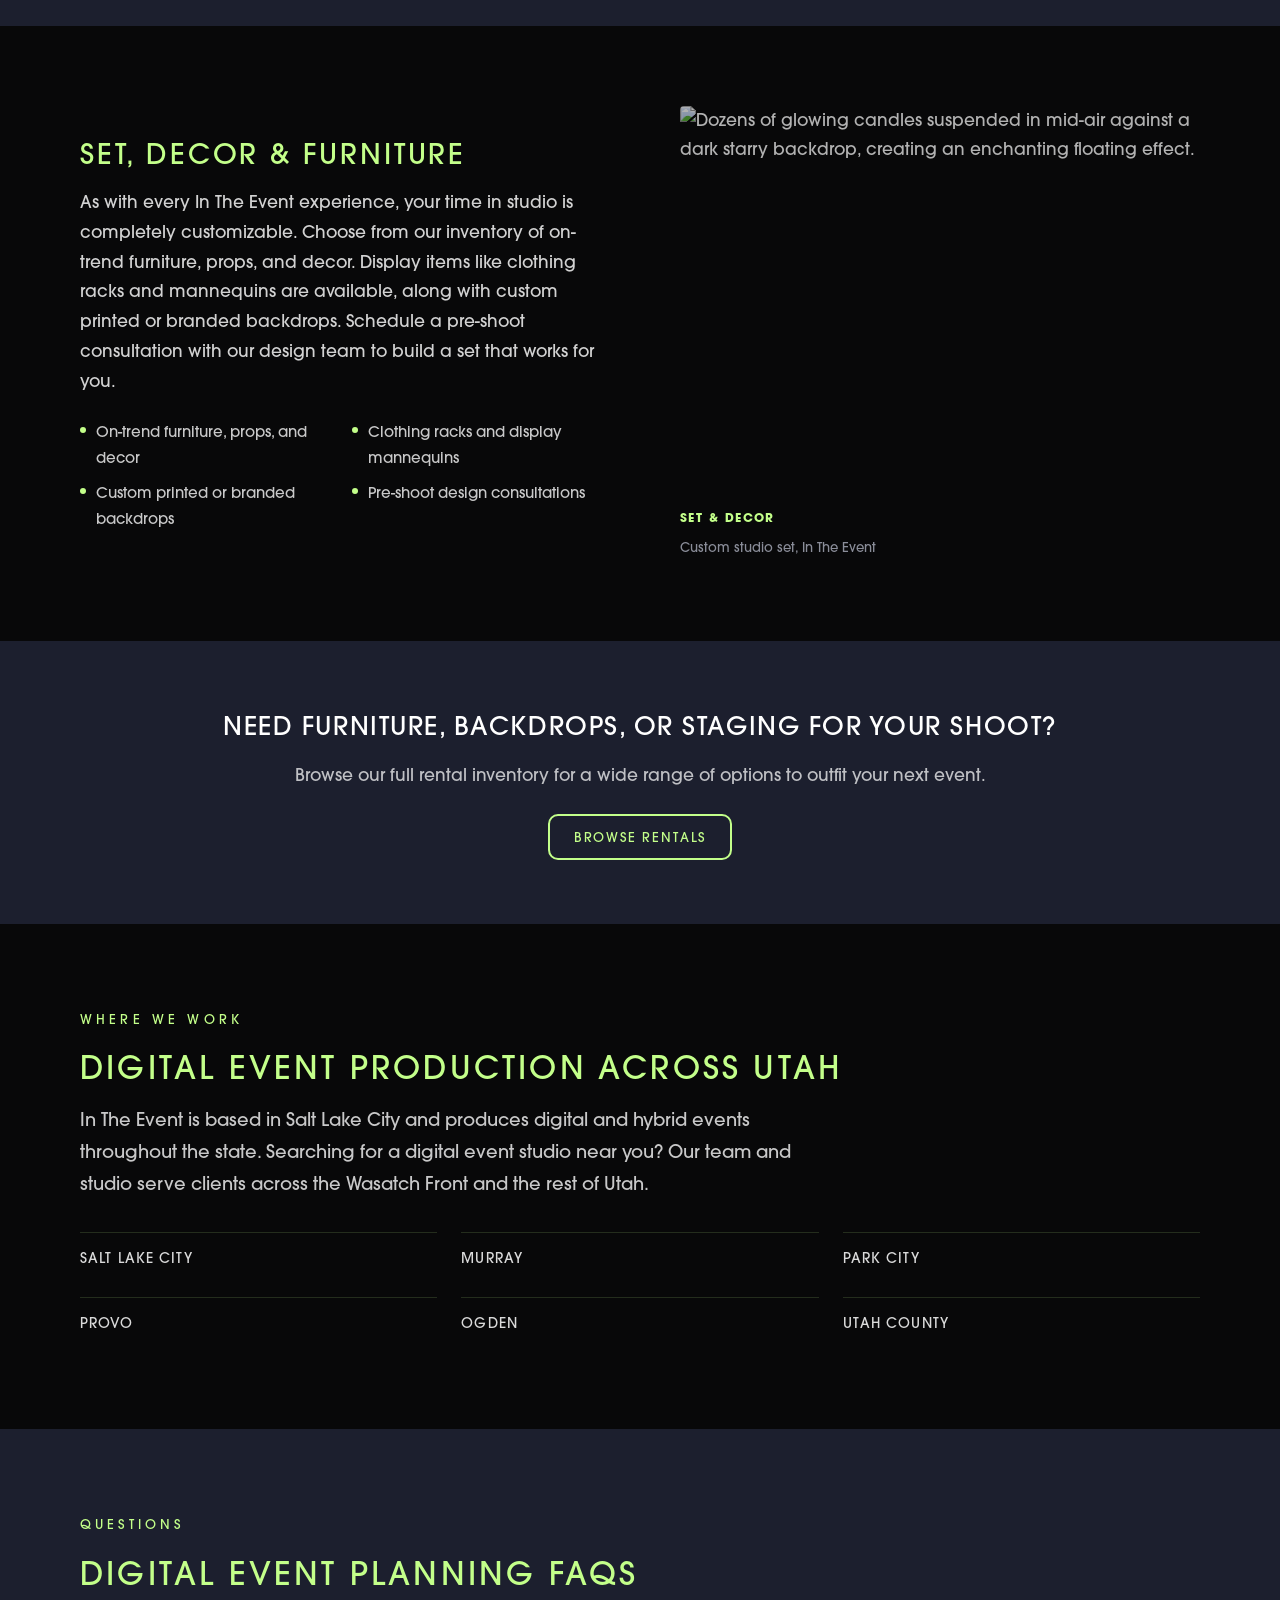
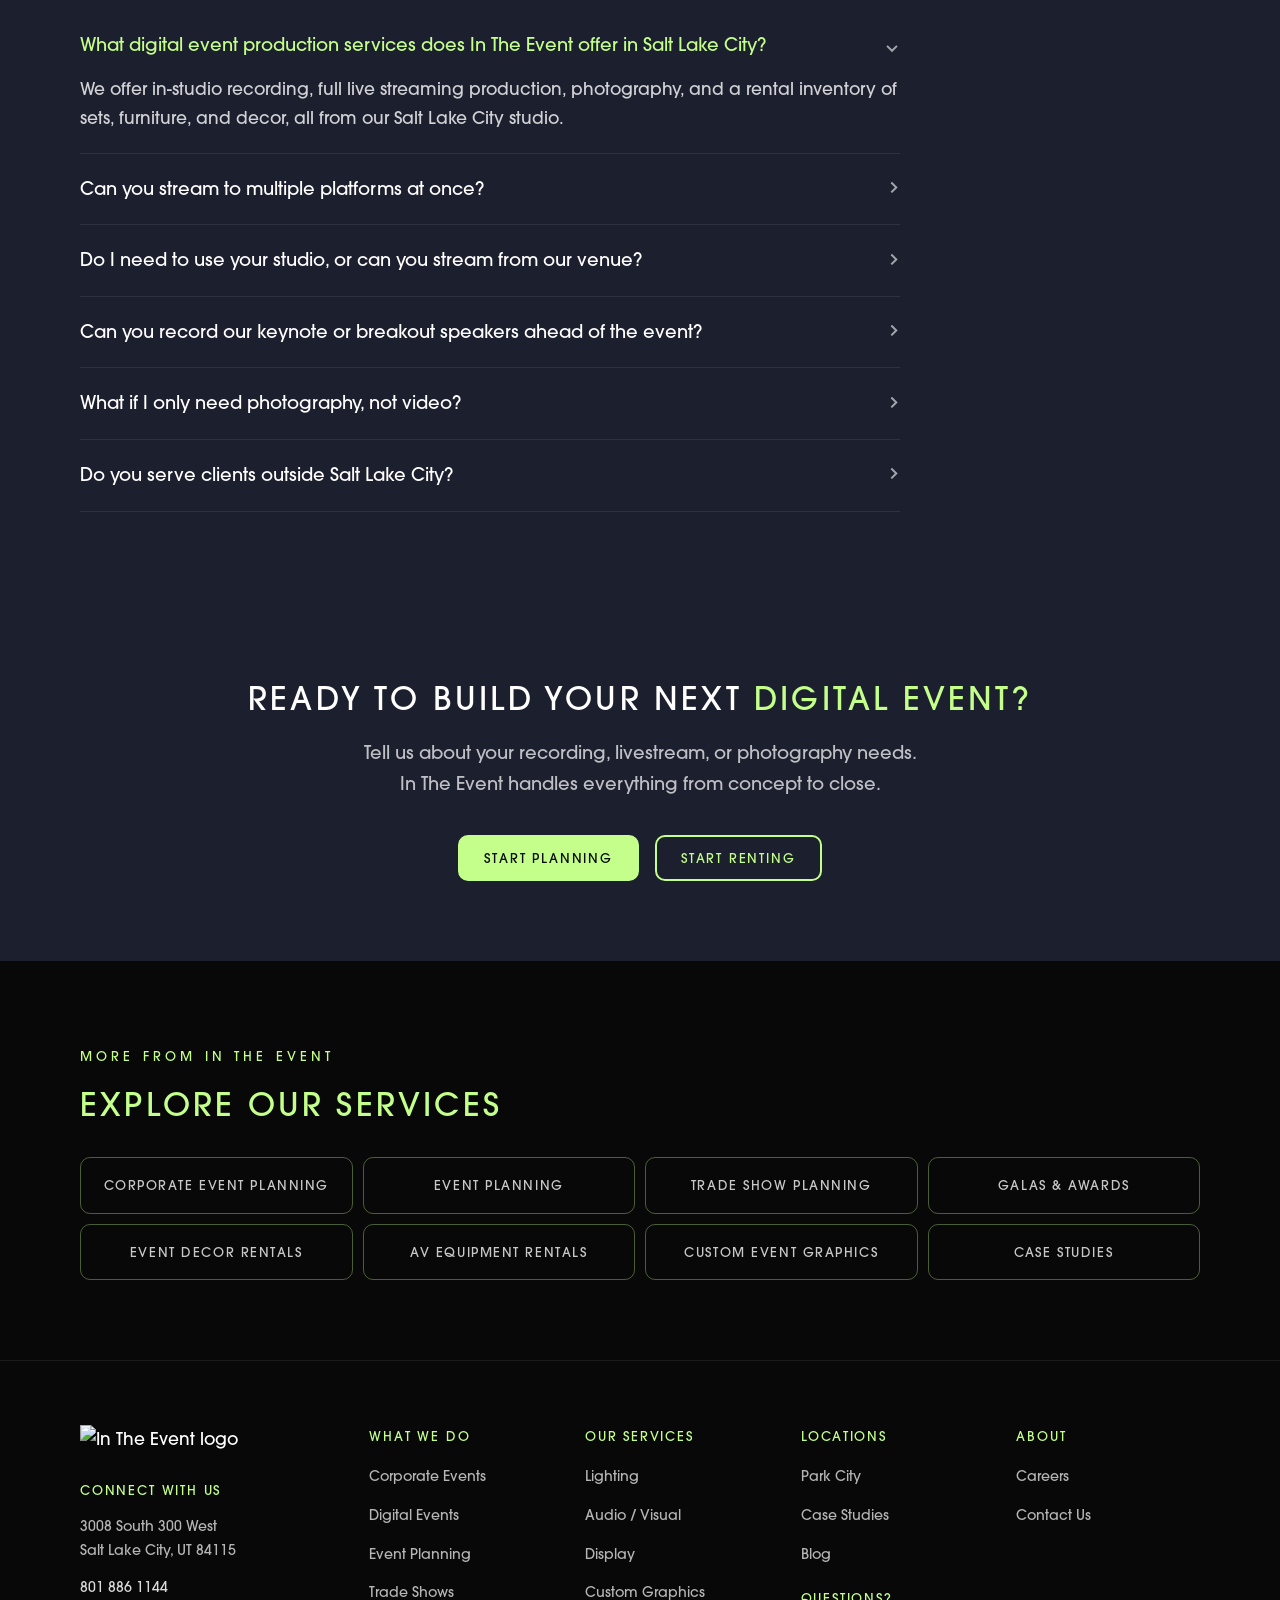
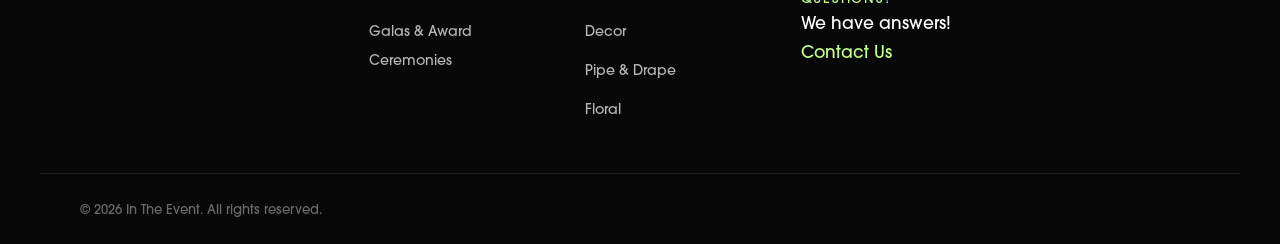
==== commit 8eb854da: "Remove the featured video-call image block Drops the edge-to-edge photo between the service sections" ====
--- a/index.html
+++ b/index.html
@@ -268,13 +268,6 @@
 </section>
 
 <!-- ════════════════════════════════════════
-     FEATURED IMAGE
-════════════════════════════════════════ -->
-<div class="featured-image">
-  <img src="https://intheevent.com/wp-content/uploads/2022/10/digital-meeting-recordings.webp" alt="Person participating in a video conference with multiple colleagues displayed in a grid view on a laptop screen." />
-</div>
-
-<!-- ════════════════════════════════════════
      RENTALS BANNER
 ════════════════════════════════════════ -->
 <section class="banner section-navy">
--- a/css/styles.css
+++ b/css/styles.css
@@ -232,13 +232,6 @@
   width: 6px; height: 6px; border-radius: 50%; background: var(--green);
 }
 
-/* ── FEATURED IMAGE ── */
-
-.featured-image { width: 100%; aspect-ratio: 21/9; overflow: hidden; }
-.featured-image img { width: 100%; height: 100%; object-fit: cover; object-position: center 60%; }
-@media (max-width: 900px) { .featured-image { aspect-ratio: 16/6; } }
-@media (max-width: 640px) { .featured-image { aspect-ratio: 16/7; } }
-
 /* ── RENTALS BANNER ── */
 
 .banner { padding: 64px 0; text-align: center; }
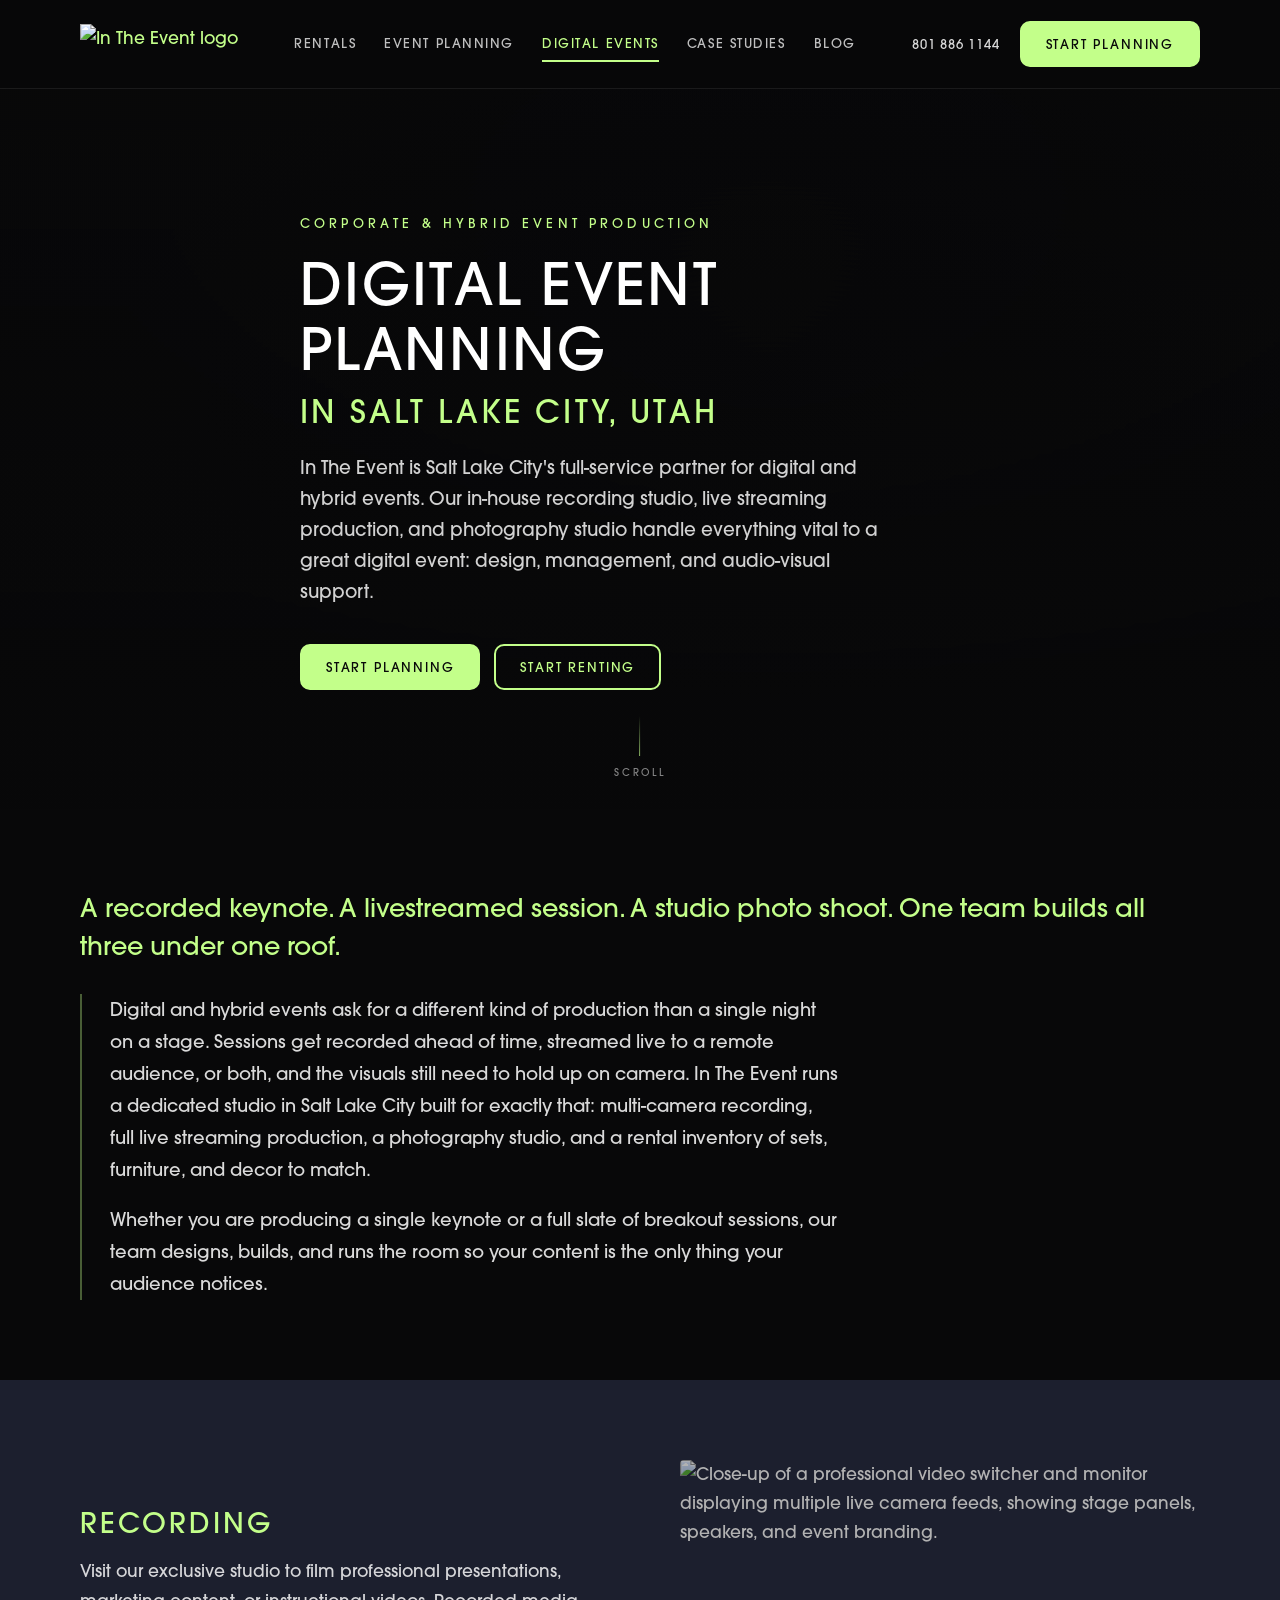
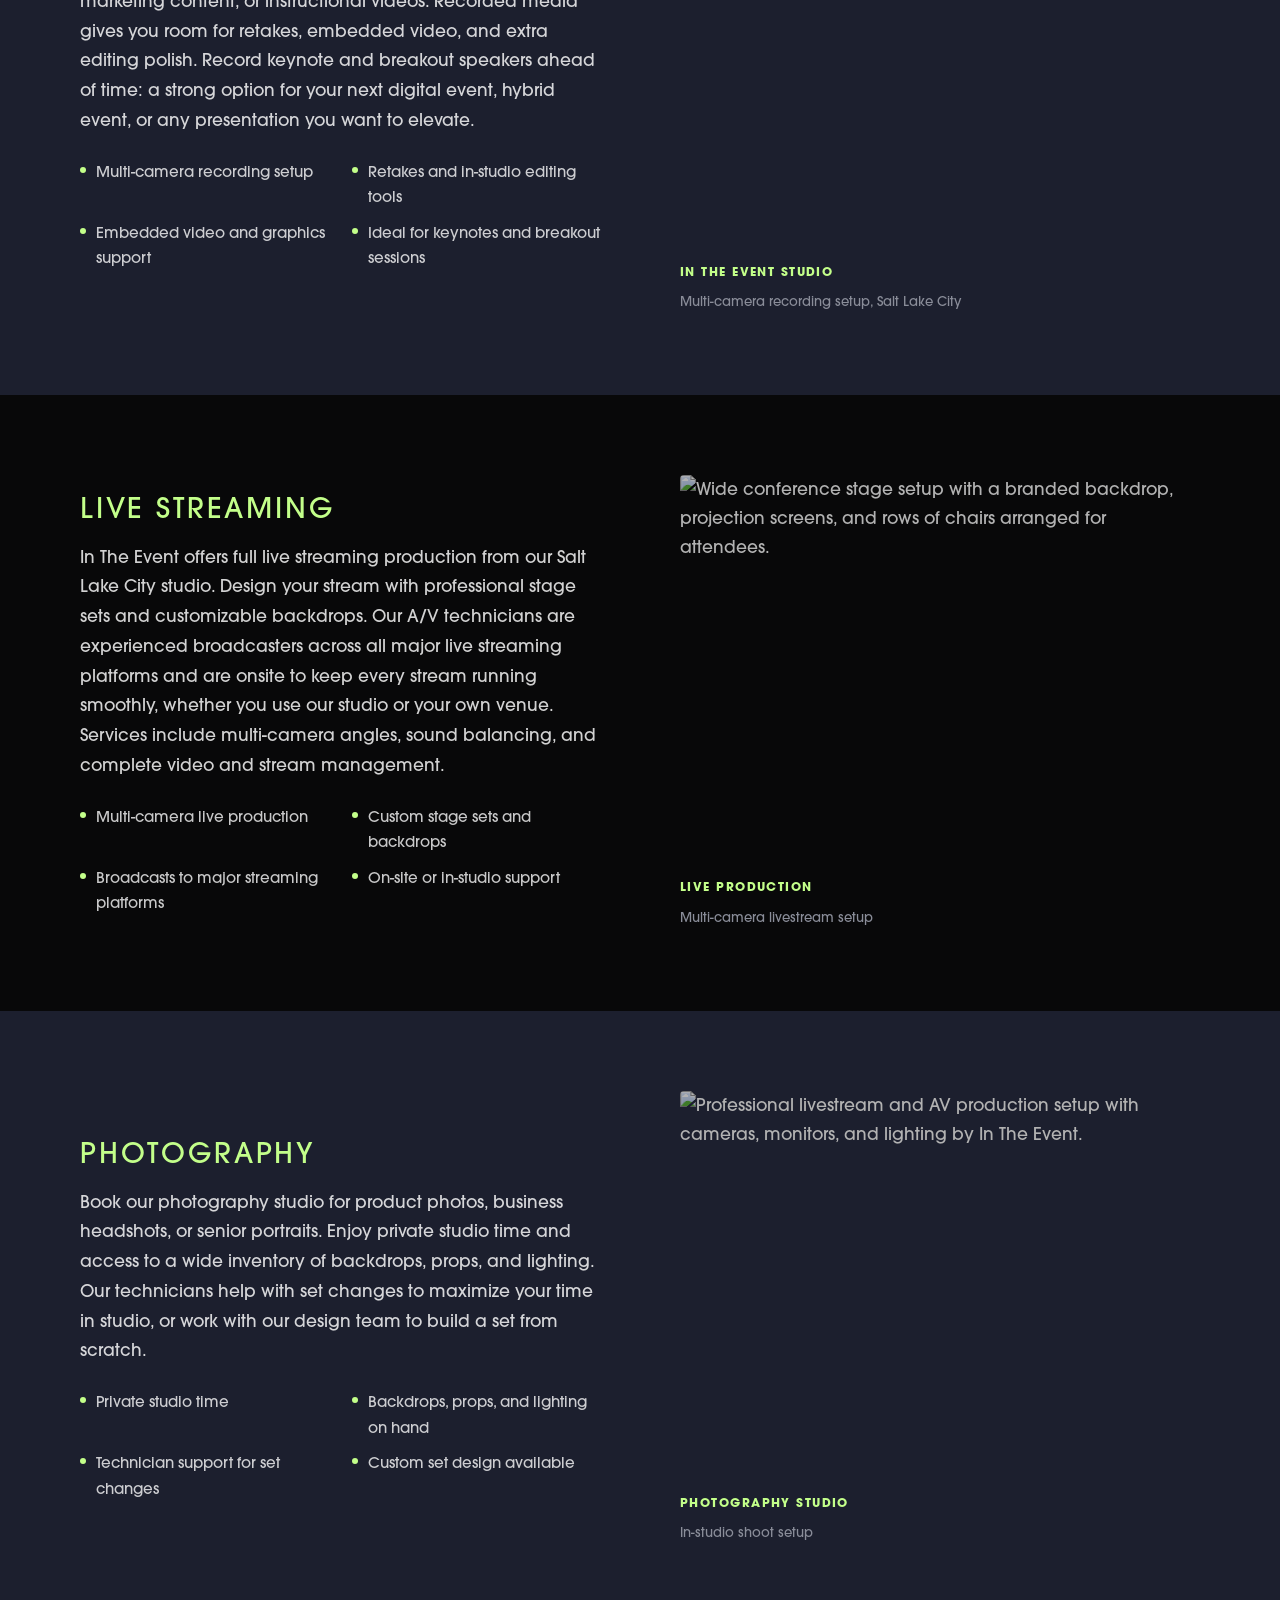
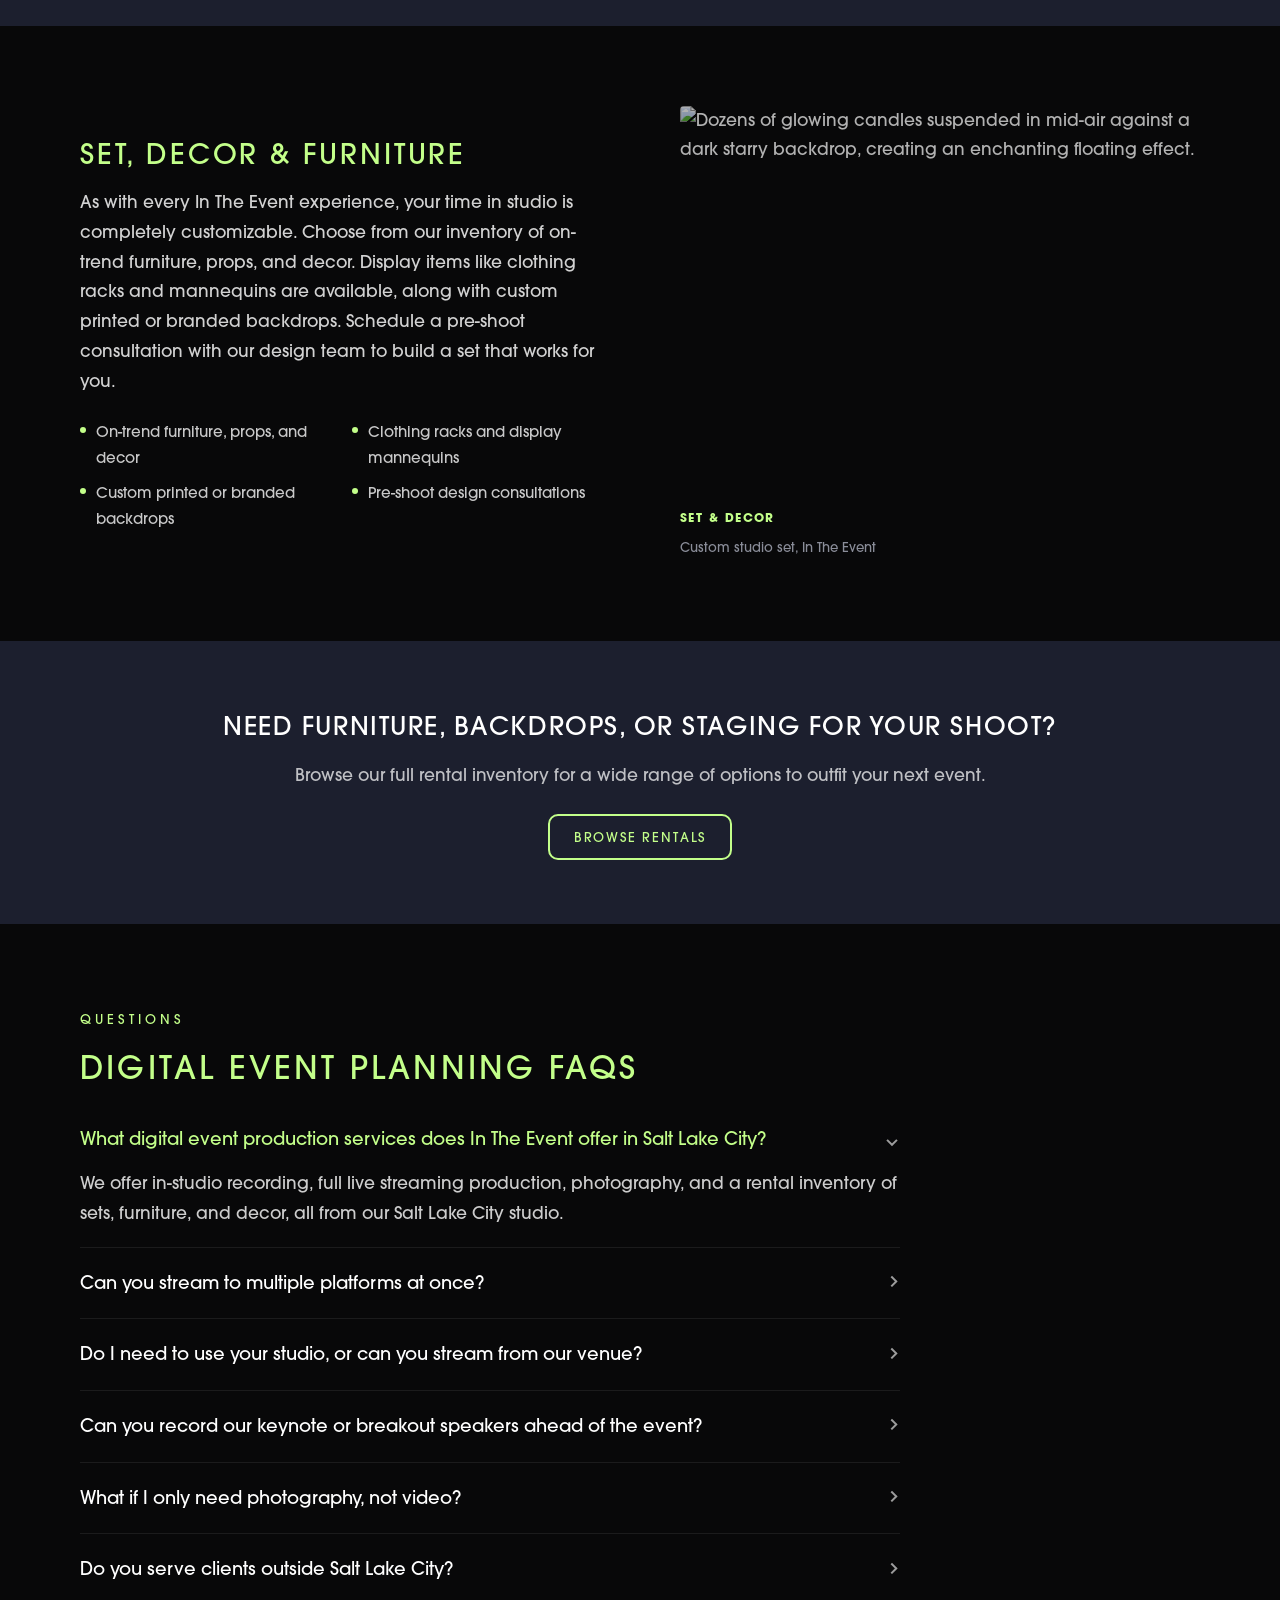
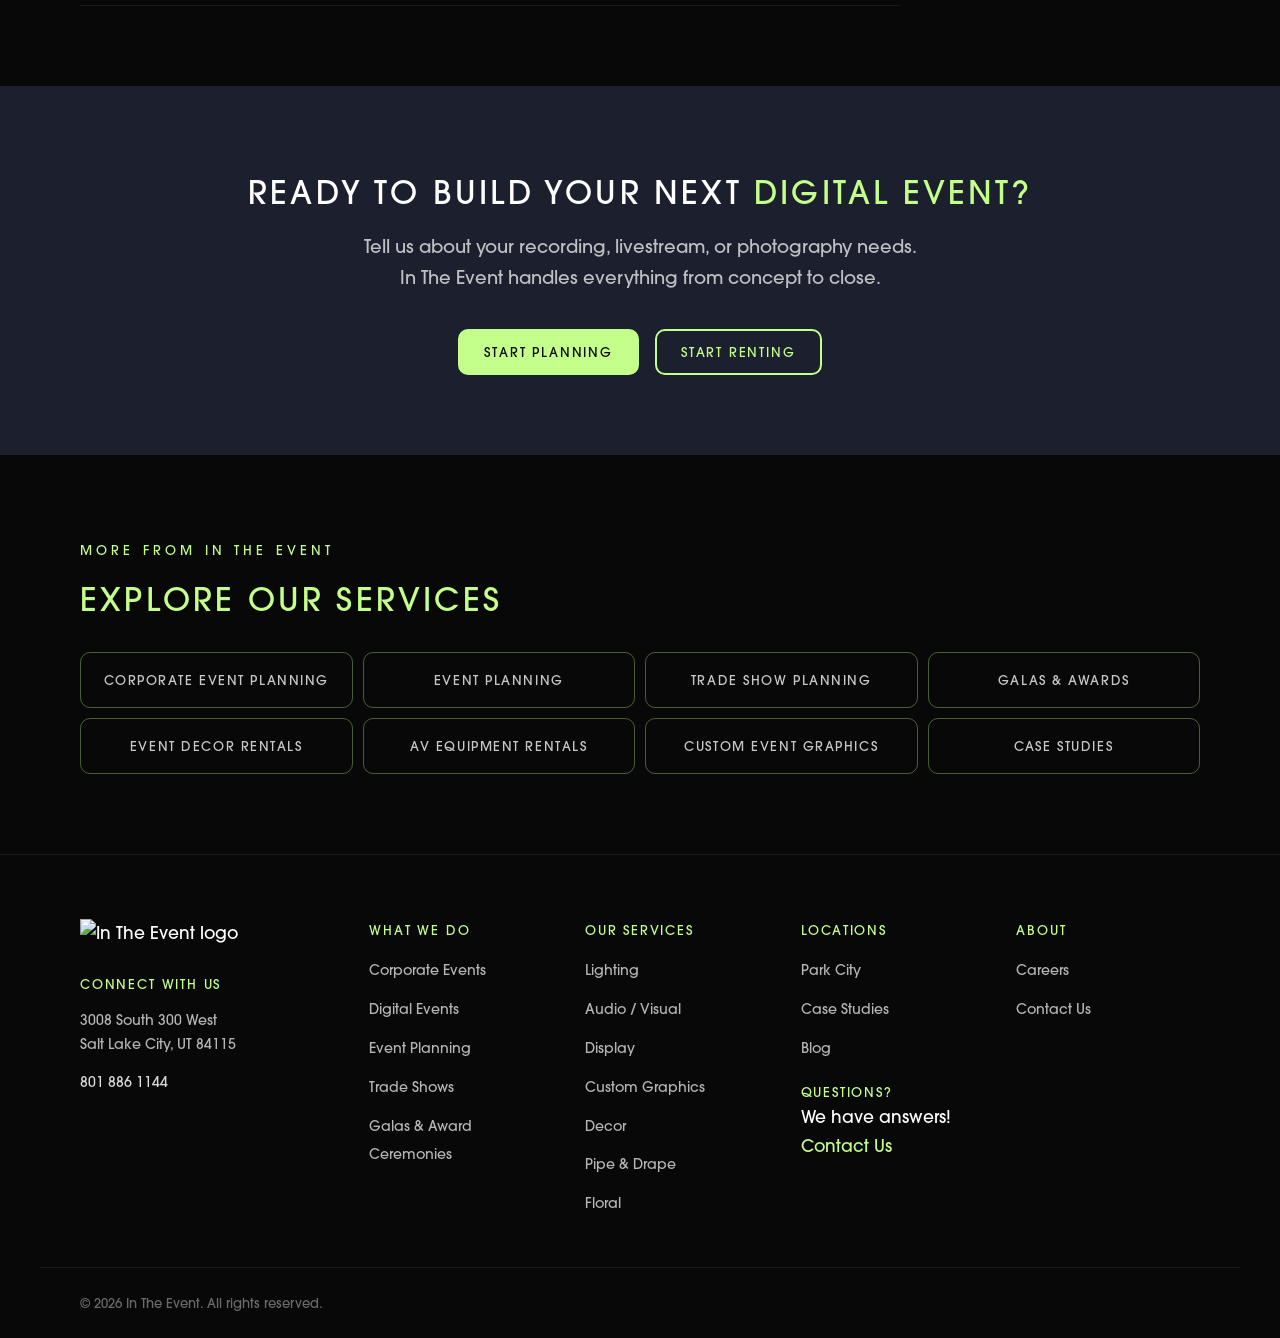
==== commit 940cc501: "Remove geo section, switch FAQ background to dark Drops the "Where We Work" city-grid section and it" ====
--- a/index.html
+++ b/index.html
@@ -279,28 +279,9 @@
 </section>
 
 <!-- ════════════════════════════════════════
-     GEO
+     FAQ
 ════════════════════════════════════════ -->
 <section class="section">
-  <div class="container">
-    <span class="eyebrow reveal">Where We Work</span>
-    <h2 class="section-h2 reveal">Digital Event Production Across Utah</h2>
-    <p class="section-intro-p reveal">In The Event is based in Salt Lake City and produces digital and hybrid events throughout the state. Searching for a digital event studio near you? Our team and studio serve clients across the Wasatch Front and the rest of Utah.</p>
-    <div class="geo-grid reveal">
-      <span>Salt Lake City</span>
-      <span>Murray</span>
-      <span>Park City</span>
-      <span>Provo</span>
-      <span>Ogden</span>
-      <span>Utah County</span>
-    </div>
-  </div>
-</section>
-
-<!-- ════════════════════════════════════════
-     FAQ
-════════════════════════════════════════ -->
-<section class="section section-navy">
   <div class="container">
     <span class="eyebrow reveal">Questions</span>
     <h2 class="section-h2 reveal">Digital Event Planning FAQs</h2>
--- a/css/styles.css
+++ b/css/styles.css
@@ -242,19 +242,6 @@
 }
 .banner-inner p { color: rgba(255,255,255,0.72); margin-bottom: 24px; }
 
-/* ── GEO ── */
-
-.geo-grid {
-  display: grid; grid-template-columns: repeat(3, 1fr); gap: 12px 24px;
-  margin-top: 8px;
-}
-.geo-grid span {
-  font-size: 14px; font-weight: 500; letter-spacing: 0.08em; text-transform: uppercase;
-  color: rgba(255,255,255,0.85); padding: 14px 0;
-  border-top: 1px solid rgba(195,255,138,0.15);
-}
-@media (max-width: 640px) { .geo-grid { grid-template-columns: 1fr 1fr; } }
-
 /* ── FAQ ── */
 
 .faq-list { max-width: 820px; }
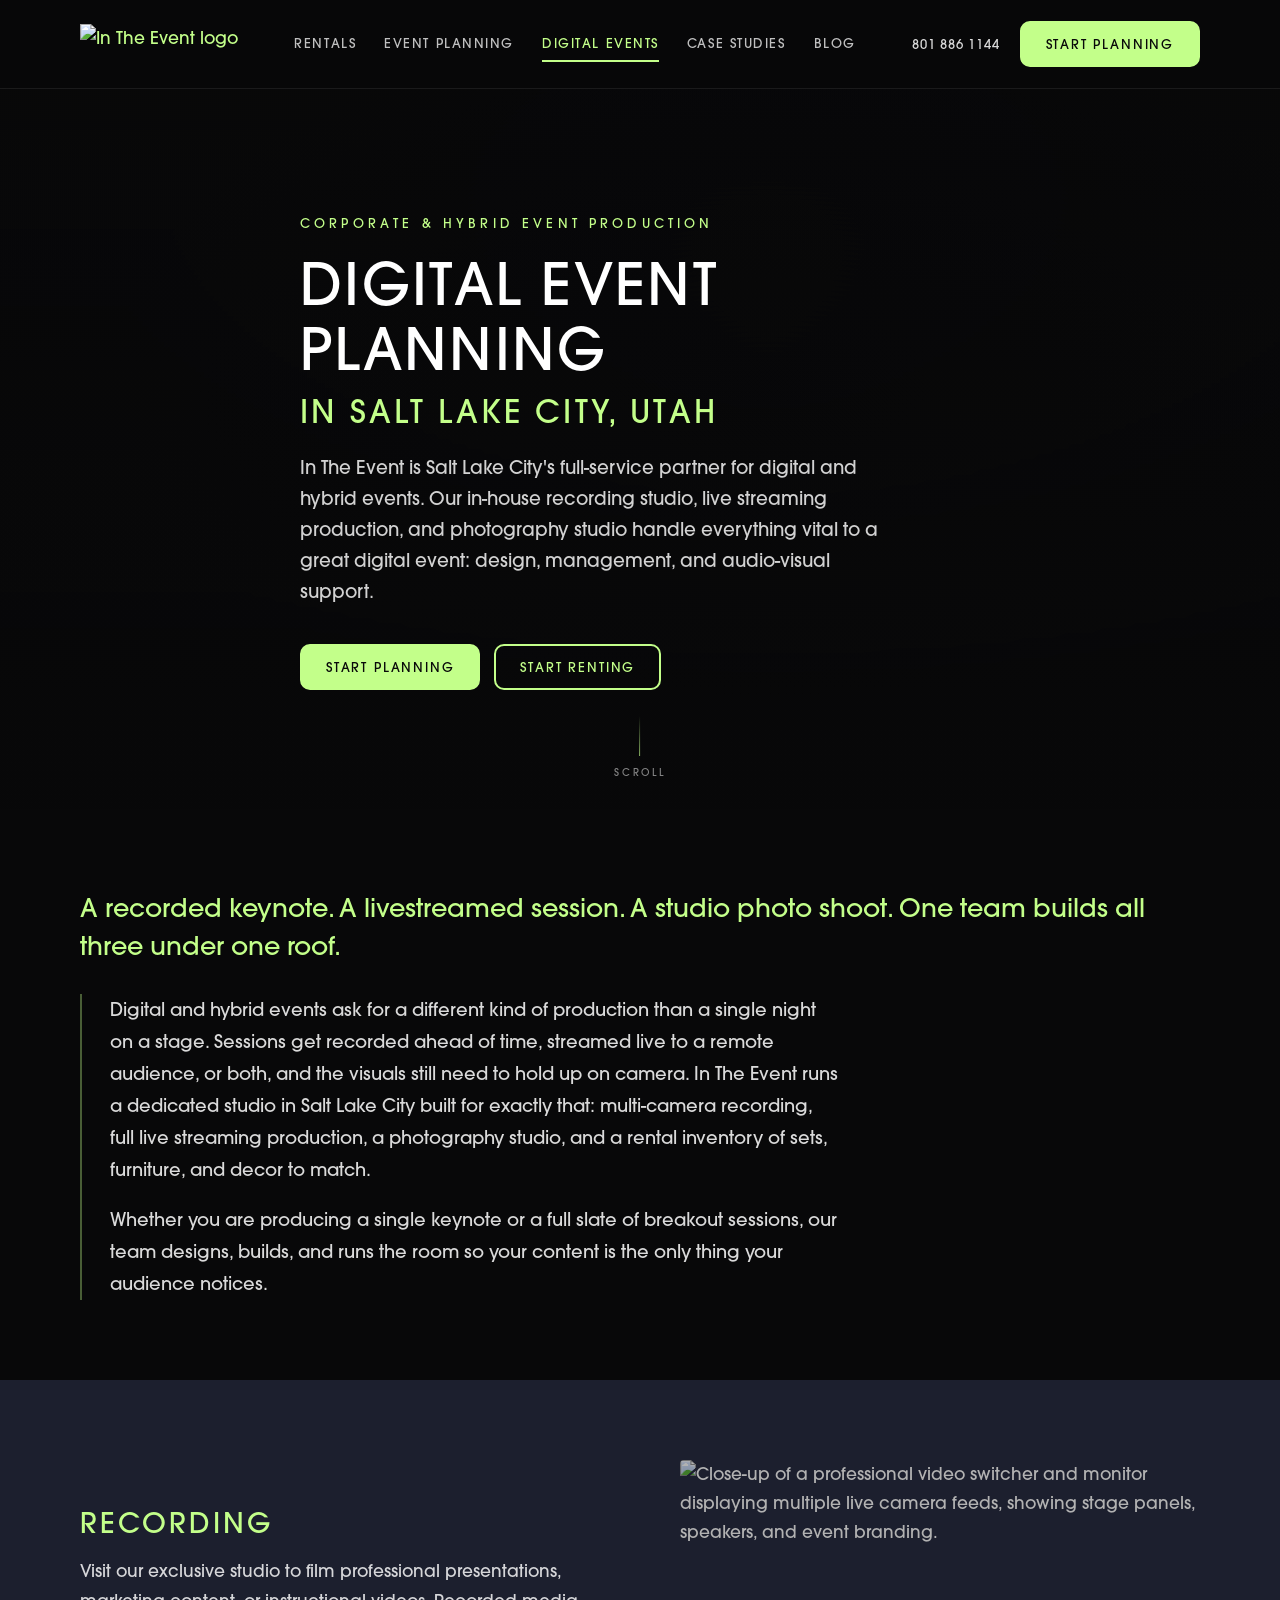
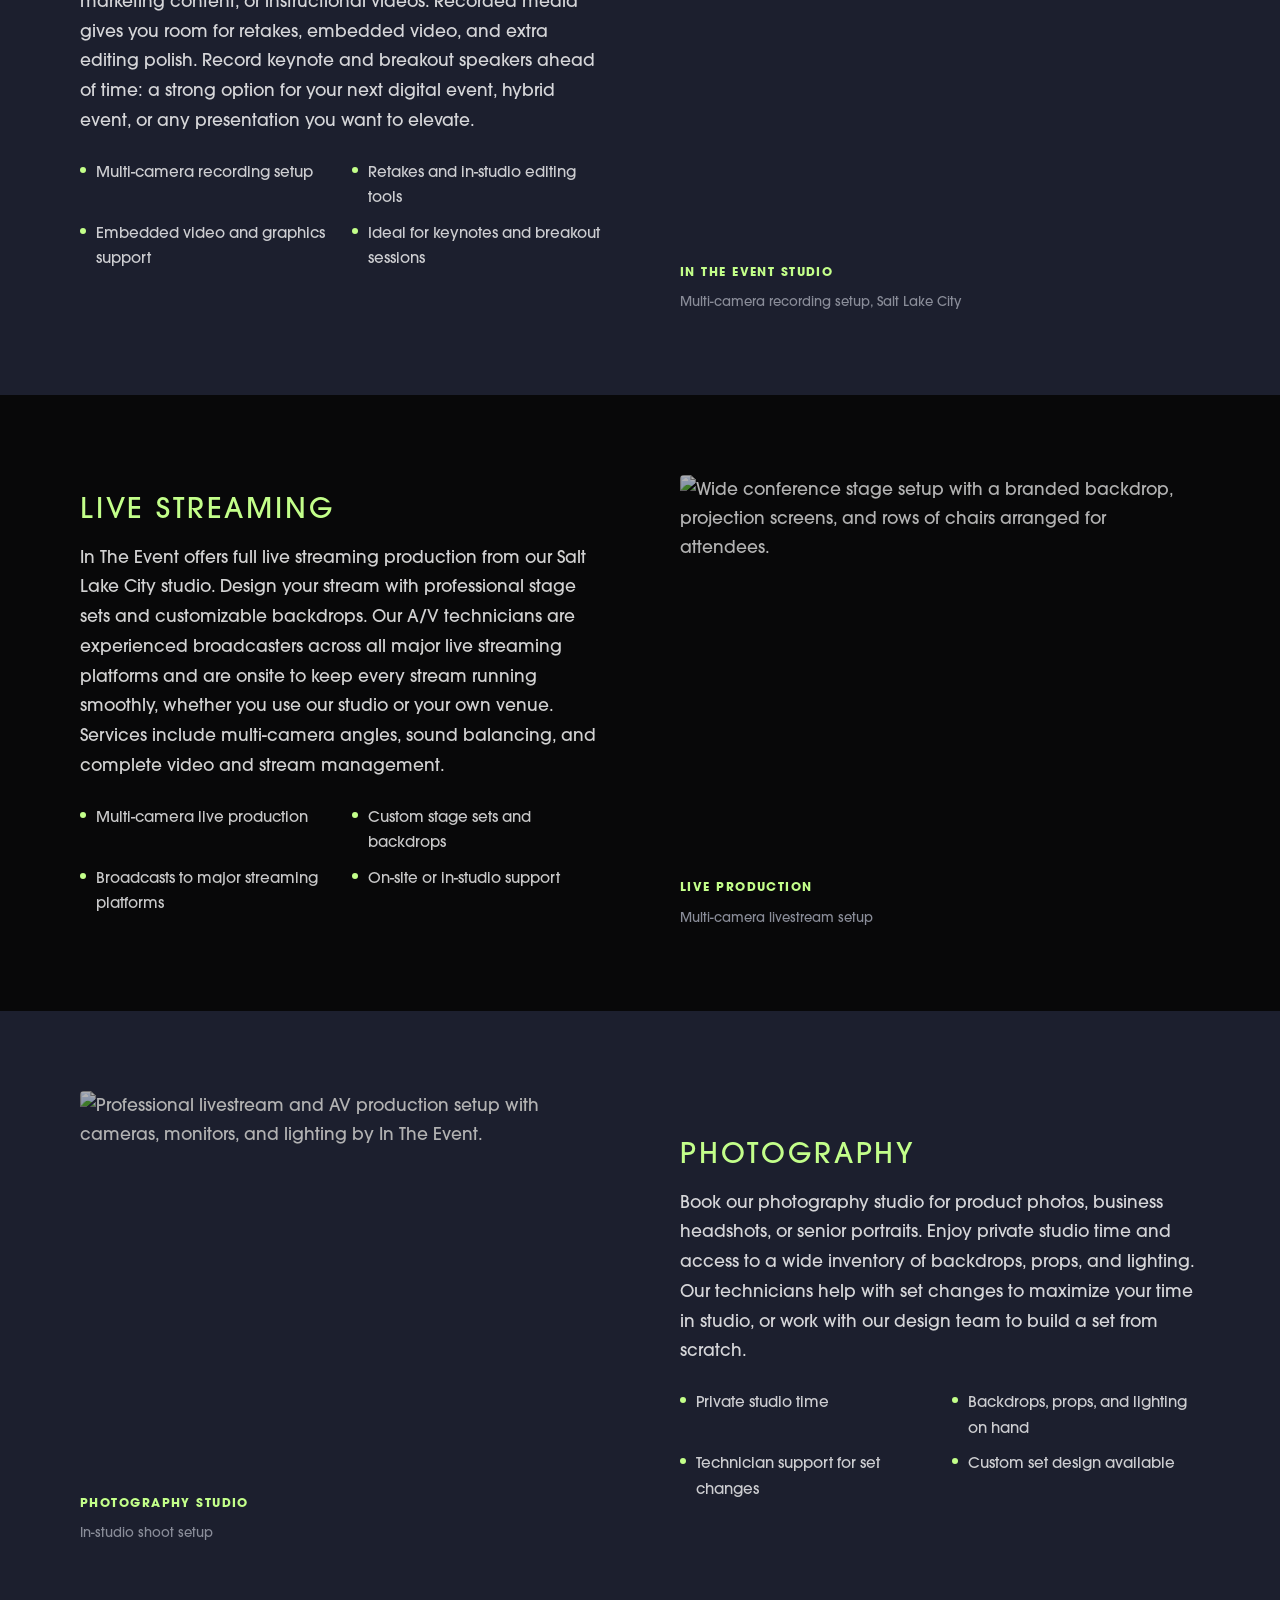
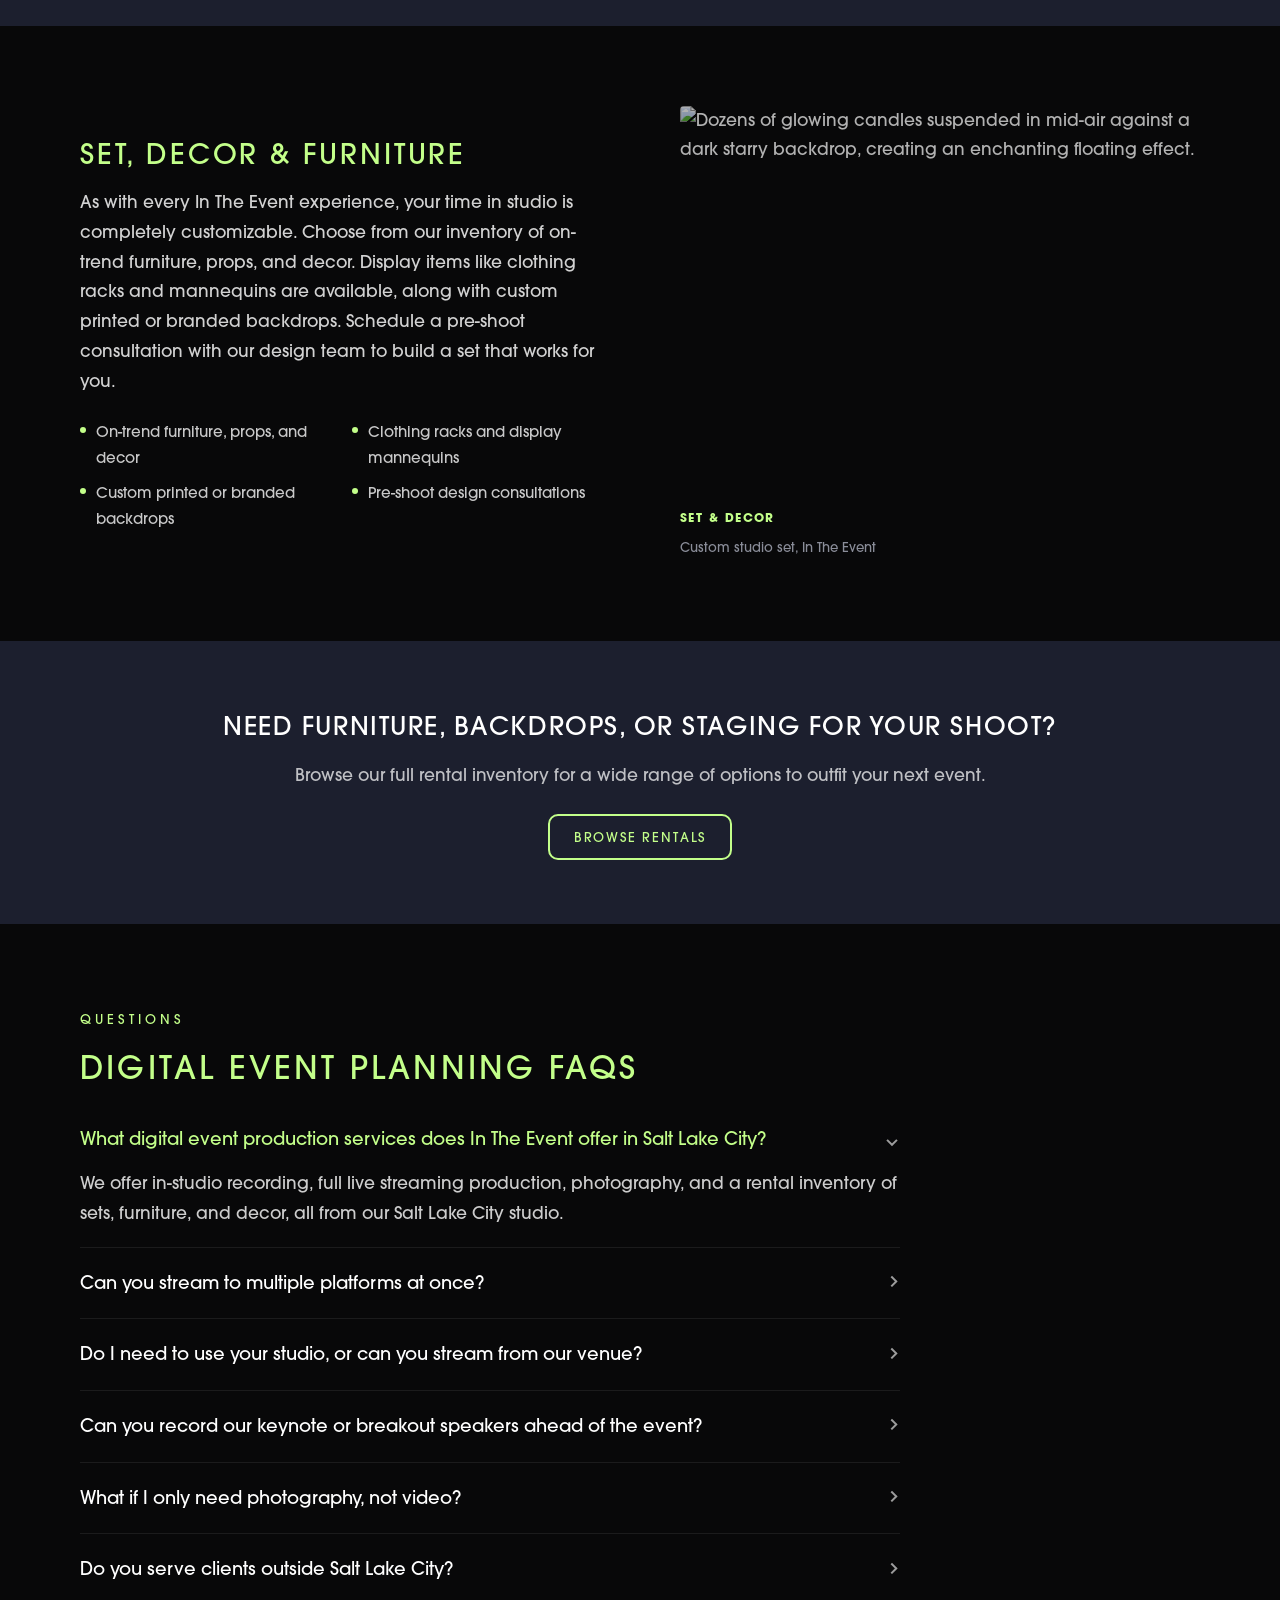
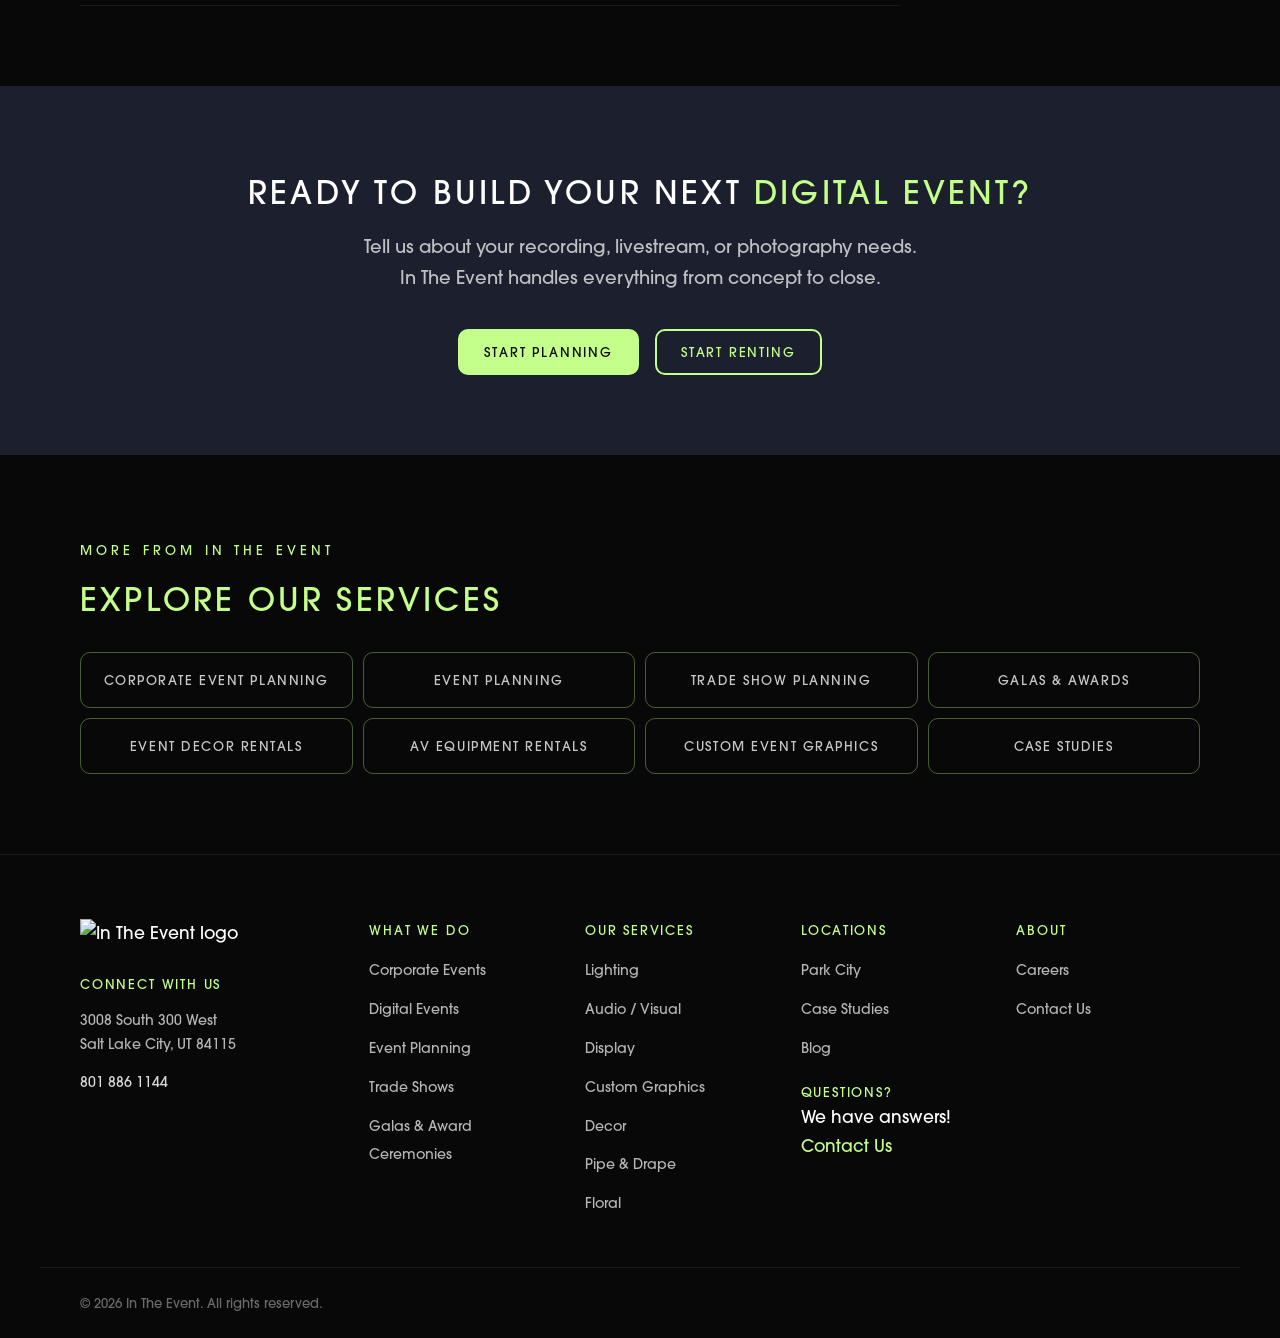
==== commit da4e5bf5: "Fix broken image/text flip, flip only the Photography section The old .flip mechanism used direction" ====
--- a/index.html
+++ b/index.html
@@ -182,7 +182,17 @@
 ════════════════════════════════════════ -->
 <section class="section">
   <div class="container">
-    <div class="split-grid flip">
+    <div class="split-grid">
+      <div class="split-text reveal">
+        <h2>Live Streaming</h2>
+        <p>In The Event offers full live streaming production from our Salt Lake City studio. Design your stream with professional stage sets and customizable backdrops. Our A/V technicians are experienced broadcasters across all major live streaming platforms and are onsite to keep every stream running smoothly, whether you use our studio or your own venue. Services include multi-camera angles, sound balancing, and complete video and stream management.</p>
+        <ul class="feature-list">
+          <li>Multi-camera live production</li>
+          <li>Custom stage sets and backdrops</li>
+          <li>Broadcasts to major streaming platforms</li>
+          <li>On-site or in-studio support</li>
+        </ul>
+      </div>
       <figure class="split-fig reveal">
         <div class="split-fig-inner">
           <img src="https://intheevent.com/wp-content/uploads/2022/11/Optimized-9U6A0819-1024x576.jpg"
@@ -193,16 +203,6 @@
           <span>Multi-camera livestream setup</span>
         </figcaption>
       </figure>
-      <div class="split-text reveal">
-        <h2>Live Streaming</h2>
-        <p>In The Event offers full live streaming production from our Salt Lake City studio. Design your stream with professional stage sets and customizable backdrops. Our A/V technicians are experienced broadcasters across all major live streaming platforms and are onsite to keep every stream running smoothly, whether you use our studio or your own venue. Services include multi-camera angles, sound balancing, and complete video and stream management.</p>
-        <ul class="feature-list">
-          <li>Multi-camera live production</li>
-          <li>Custom stage sets and backdrops</li>
-          <li>Broadcasts to major streaming platforms</li>
-          <li>On-site or in-studio support</li>
-        </ul>
-      </div>
     </div>
   </div>
 </section>
@@ -212,7 +212,7 @@
 ════════════════════════════════════════ -->
 <section class="section section-navy">
   <div class="container">
-    <div class="split-grid">
+    <div class="split-grid flip">
       <div class="split-text reveal">
         <h2>Photography</h2>
         <p>Book our photography studio for product photos, business headshots, or senior portraits. Enjoy private studio time and access to a wide inventory of backdrops, props, and lighting. Our technicians help with set changes to maximize your time in studio, or work with our design team to build a set from scratch.</p>
@@ -242,7 +242,17 @@
 ════════════════════════════════════════ -->
 <section class="section">
   <div class="container">
-    <div class="split-grid flip">
+    <div class="split-grid">
+      <div class="split-text reveal">
+        <h2>Set, Decor &amp; Furniture</h2>
+        <p>As with every In The Event experience, your time in studio is completely customizable. Choose from our inventory of on-trend furniture, props, and decor. Display items like clothing racks and mannequins are available, along with custom printed or branded backdrops. Schedule a pre-shoot consultation with our design team to build a set that works for you.</p>
+        <ul class="feature-list">
+          <li>On-trend furniture, props, and decor</li>
+          <li>Clothing racks and display mannequins</li>
+          <li>Custom printed or branded backdrops</li>
+          <li>Pre-shoot design consultations</li>
+        </ul>
+      </div>
       <figure class="split-fig reveal">
         <div class="split-fig-inner">
           <img src="https://intheevent.com/wp-content/uploads/2022/09/Halloweenv2-1083x1536.jpg"
@@ -253,16 +263,6 @@
           <span>Custom studio set, In The Event</span>
         </figcaption>
       </figure>
-      <div class="split-text reveal">
-        <h2>Set, Decor &amp; Furniture</h2>
-        <p>As with every In The Event experience, your time in studio is completely customizable. Choose from our inventory of on-trend furniture, props, and decor. Display items like clothing racks and mannequins are available, along with custom printed or branded backdrops. Schedule a pre-shoot consultation with our design team to build a set that works for you.</p>
-        <ul class="feature-list">
-          <li>On-trend furniture, props, and decor</li>
-          <li>Clothing racks and display mannequins</li>
-          <li>Custom printed or branded backdrops</li>
-          <li>Pre-shoot design consultations</li>
-        </ul>
-      </div>
     </div>
   </div>
 </section>
--- a/css/styles.css
+++ b/css/styles.css
@@ -194,8 +194,8 @@
 /* ── SPLIT SECTIONS ── */
 
 .split-grid { display: grid; grid-template-columns: 1fr 1fr; gap: 80px; align-items: center; }
-.split-grid.flip { direction: rtl; }
-.split-grid.flip > * { direction: ltr; }
+.split-grid.flip .split-text { order: 2; }
+.split-grid.flip .split-fig { order: 1; }
 
 .split-fig-inner { aspect-ratio: 4/3; overflow: hidden; border-radius: 4px; }
 .split-fig-inner img {
@@ -330,7 +330,7 @@
   .header-phone { display: none; }
 
   .split-grid { grid-template-columns: 1fr; gap: 32px; }
-  .split-grid.flip { direction: ltr; }
+  .split-grid.flip .split-text, .split-grid.flip .split-fig { order: initial; }
 
   .footer-grid { grid-template-columns: 1fr 1fr; }
 }
